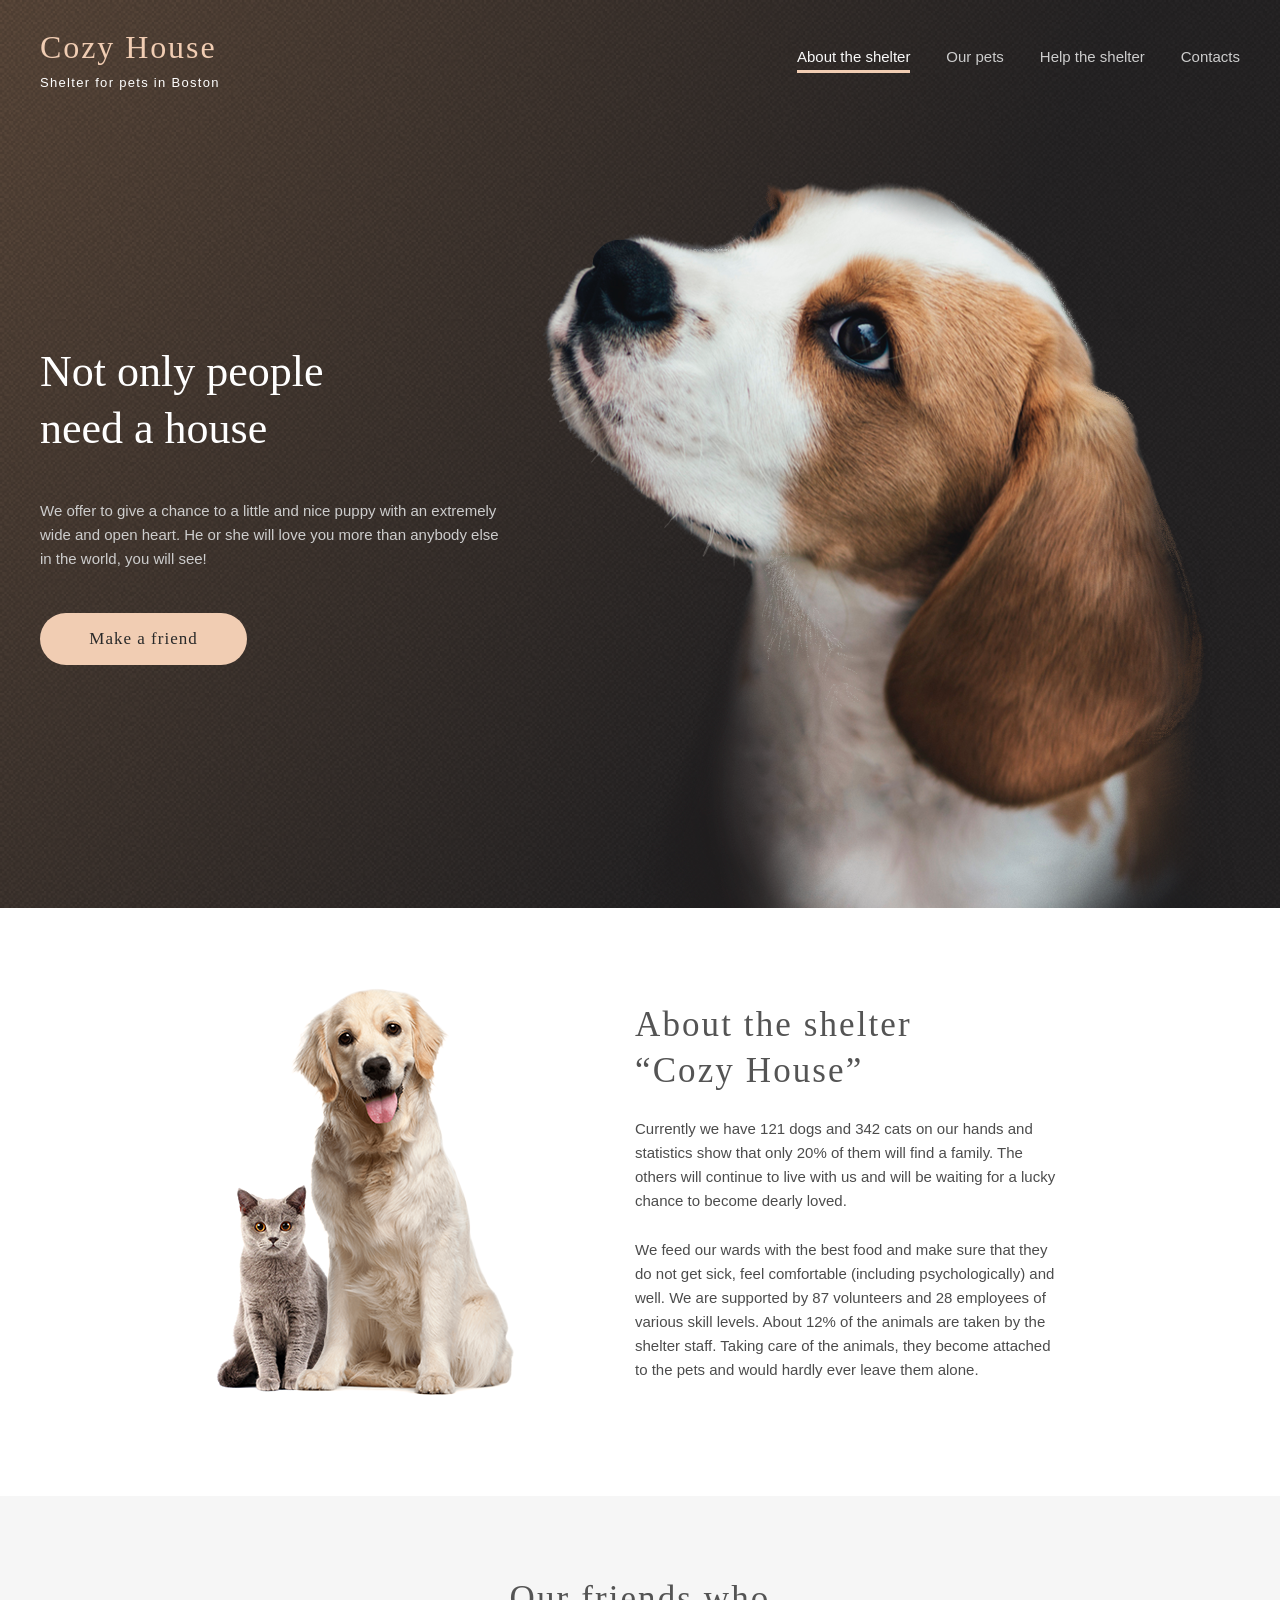
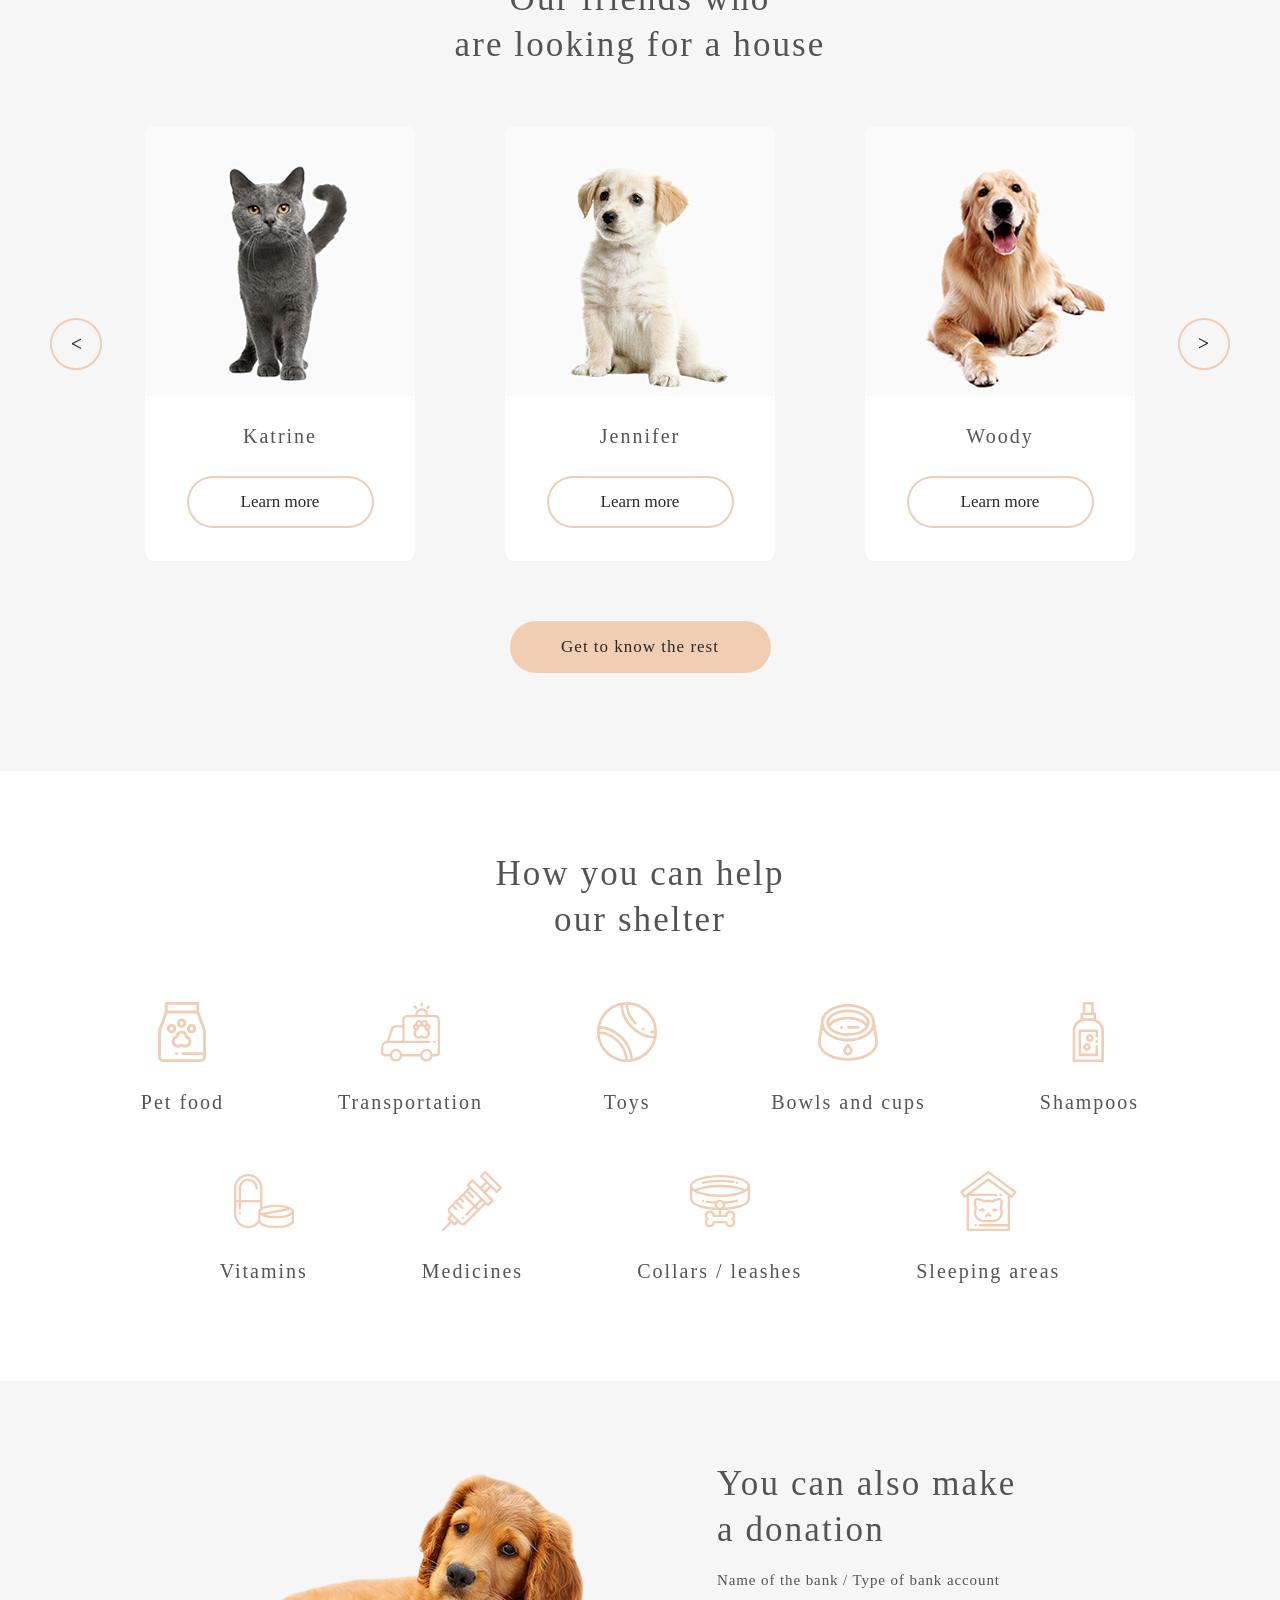
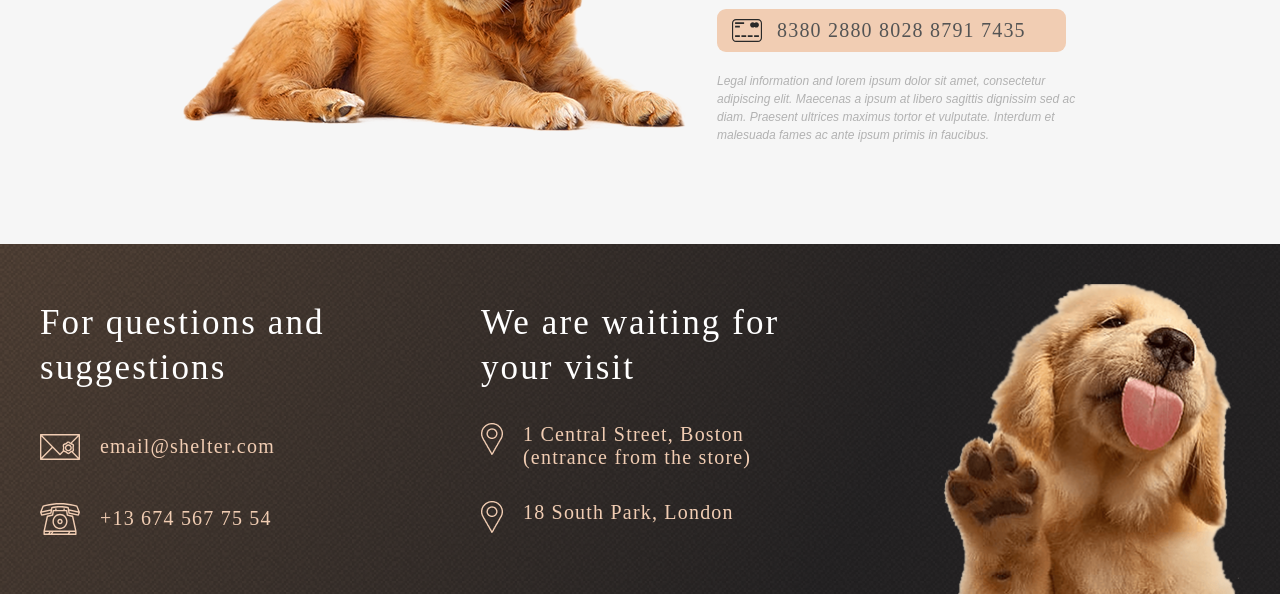
==== shelter/index.html @ 1e35abac "fix: style in pages" ====
<!DOCTYPE html>
<html lang="en">

<head>
    <meta charset="UTF-8">
    <meta http-equiv="X-UA-Compatible" content="IE=edge">
    <meta name="viewport" content="width=device-width, initial-scale=1.0">
    <link rel="icon" href="assets/favicon.ico" sizes="32x32" type="image/x-icon">
    <link rel="icon" href="assets/favicon.png" sizes="32x32" type="image/png">
    <link rel="stylesheet" href="style.css">
    <title>Cozy House</title>
</head>

<body>
    <section class="start-screen">
        <header class="header">
            <nav class="navigation">
                <a class="navigation_logo" href="">
                    <span class="navigation_title">Cozy House</span>
                    <span class="navigation_subtitle">Shelter for pets in Boston</span>
                </a>
                <ul class="navigation_list">
                    <li><span class="navigation_link navigation_link--active">About the shelter</span></li>
                    <li><a class="navigation_link" href="pets.html">Our pets</a></li>
                    <li><a class="navigation_link" href="#help">Help the shelter</a></li>
                    <li><a class="navigation_link" href="#contacts">Contacts</a></li>
                </ul>
            </nav>
        </header>
        <div class="not-only">
            <div class="not-only_text-block">
                <h1 class="start-screen-h1">Not only people need a house</h1>
                <p class="start-screen-p">We offer to give a chance to a little and nice puppy with an extremely wide and
                    open heart. He or she will love you more than anybody else in the world, you will see!</p>
                <a class="start-screen-btn" href="#our-friends">Make a friend</a>
            </div>
            <img class="start-screen-puppy" src="assets/start-screen-puppy.png" alt="Puppy">
        </div>
    </section>
    <section class="about">
        <div class="about_content">
            <img class="about_img" src="assets/about-pets.png" alt="Pets">
            <div class="about_text">
                <h2 class="about-h2">About the shelter <br> “Cozy House”</h2>
                <p class="about-first-text">
                    Currently we have 121 dogs and 342 cats on our hands and statistics show that only 20% of them will
                    find
                    a family. The others will continue to live with us and will be waiting for a lucky chance to become
                    dearly loved.
                </p>
                <p class="about-second-text">
                    We feed our wards with the best food and make sure that they do not get sick, feel comfortable
                    (including psychologically) and well. We are supported by 87 volunteers and 28 employees of various
                    skill levels. About 12% of the animals are taken by the shelter staff. Taking care of the animals,
                    they
                    become attached to the pets and would hardly ever leave them alone.
                </p>
            </div>
        </div>
    </section>
    <section class="our-friends" id="our-friends">
        <div class="our-friends_wrapper">
            <h3 class="our-friends_title">Our friends who <br> are looking for a house
            </h3>
            <button class="pagination_btn pagination_btn--prev" type="button" aria-label="Previous"></button>
            <div class="pets-cards">
                <a class="pets-card" href="pets.html">
                    <img class="pets-card-img" src="assets/pets-katrine.png" alt="Katrine">
                    <p class="pets-card-name">Katrine</p>
                    <span class="pets-card-btn">Learn more</span>
                </a>
                <a class="pets-card" href="pets.html">
                    <img class="pets-card-img" src="assets/pets-jennifer.png" alt="Jennifer">
                    <p class="pets-card-name">Jennifer</p>
                    <span class="pets-card-btn">Learn more</span>
                </a>
                <a class="pets-card" href="pets.html">
                    <img class="pets-card-img" src="assets/pets-woody.png" alt="Woody">
                    <p class="pets-card-name">Woody</p>
                    <span class="pets-card-btn">Learn more</span>
                </a>
            </div>
            <button class="pagination_btn pagination_btn--next" type="button" aria-label="Next"></button>
            <a class="pets-section-btn" href="pets.html">Get to know the rest</a>
        </div>
    </section>
    <section class="help" id="help">
        <h2 class="help_title">How you can help our shelter</h2>
        <div class="help_content">
            <div class="help_item">
                <img class="help_icon" src="assets/icons/icon-pet-food.svg" alt="Pet food">
                <p class="help_caption">Pet food</p>
            </div>
            <div class="help_item">
                <img class="help_icon" src="assets/icons/icon-transportation.svg" alt="Transportation">
                <p class="help_caption">Transportation</p>
            </div>
            <div class="help_item">
                <img class="help_icon" src="assets/icons/icon-toys.svg" alt="Toys">
                <p class="help_caption">Toys</p>
            </div>
            <div class="help_item">
                <img class="help_icon" src="assets/icons/icon-bowls-and-cups.svg" alt="Bowls and cups">
                <p class="help_caption">Bowls and cups</p>
            </div>
            <div class="help_item">
                <img class="help_icon" src="assets/icons/icon-shampoos.svg" alt="Shampoos">
                <p class="help_caption">Shampoos</p>
            </div>
            <div class="help_item">
                <img class="help_icon" src="assets/icons/icon-vitamins.svg" alt="Vitamins">
                <p class="help_caption">Vitamins</p>
            </div>
            <div class="help_item">
                <img class="help_icon" src="assets/icons/icon-medicines.svg" alt="Medicines">
                <p class="help_caption">Medicines</p>
            </div>
            <div class="help_item">
                <img class="help_icon" src="assets/icons/icon-collars-leashes.svg" alt="Collars and leashes">
                <p class="help_caption">Collars / leashes</p>
            </div>
            <div class="help_item">
                <img class="help_icon" src="assets/icons/icon-sleeping-area.svg" alt="Sleeping areas">
                <p class="help_caption">Sleeping areas</p>
            </div>
        </div>
    </section>
    <section class="in-addition">
        <div class="donation">
            <img class="donation_img" src="assets/donation-dog.png" alt="Dog">
            <div class="donation_info">
                <h2 class="donation_title">You can also make a donation</h2>
                <p class="donation_bank">Name of the bank / Type of bank account</p>
                <a class="donation_card" href="">
                    <img class="donation_card-icon" src="assets/icons/credit-card.svg" alt="">
                    <span>8380 2880 8028 8791 7435</span>
                </a>
                <p class="donation_note">
                    Legal information and lorem ipsum dolor sit amet, consectetur adipiscing elit. Maecenas a ipsum at
                    libero sagittis dignissim sed ac diam. Praesent ultrices maximus tortor et vulputate. Interdum et
                    malesuada fames ac ante ipsum primis in faucibus.
                </p>
            </div>
        </div>
    </section>
    <footer class="footer" id="contacts">
        <div class="footer_content">
            <div class="footer_column">
                <h2 class="footer_title">For questions and suggestions</h2>
                <a class="footer_link" href="mailto:email@shelter.com">
                    <img class="footer_icon" src="assets/icons/icon-email.svg" alt="">
                    <span>email@shelter.com</span>
                </a>
                <a class="footer_link" href="tel:+136745677554">
                    <img class="footer_icon" src="assets/icons/icon-phone.svg" alt="">
                    <span>+13 674 567 75 54</span>
                </a>
            </div>
            <div class="footer_column footer_column--locations">
                <h2 class="footer_title">We are waiting for your visit</h2>
                <a class="footer_link footer_link--location" href="https://maps.google.com/?q=1+Central+Street+Boston" target="_blank" rel="noopener noreferrer">
                    <img class="footer_icon footer_icon--marker" src="assets/icons/icon-marker.png" alt="">
                    <span>1 Central Street, Boston (entrance from the store)</span>
                </a>
                <a class="footer_link footer_link--location" href="https://maps.google.com/?q=18+South+Park+London" target="_blank" rel="noopener noreferrer">
                    <img class="footer_icon footer_icon--marker" src="assets/icons/icon-marker.png" alt="">
                    <span>18 South Park, London</span>
                </a>
            </div>
            <img class="footer_puppy" src="assets/footer-puppy.png" alt="Puppy">
        </div>
    </footer>
    <script src="js.js">
    </script>
</body>

</html>
---- shelter/style.css ----
:root {
  --color-primary: #f1cdb3;
  --color-primary-light: #fddcc4;
  --color-nav-link: #cdcdcd;
  --color-nav-active: #f1cdb3;
  --color-white: #ffffff;
  --color-light-s: #fafafa;
  --fonts-color: #545454;
  --fonts-color-light: #4c4c4c;
  --bg-color: #f6f6f6;
}

* {
  margin: 0;
  padding: 0;
  box-sizing: border-box;
}

html {
  font-size: 10px;
  scroll-behavior: smooth;
}

body {
  font-family: Georgia, Arial, Helvetica, sans-serif;
  font-weight: 400;
}



.start-screen {
  position: relative;
  z-index: 0;
  width: 100%;
  height: 908px;
  margin: 0 auto;
  overflow: hidden;
  background-image: url("assets/bg2.png"), url("assets/bg1svg.svg");
  background-repeat: no-repeat, no-repeat;
  background-position: center, center;
  background-size: cover, cover;
}

.header {
  position: relative;
  z-index: 1;
  background: transparent;
}

.header--pets {
  background-color: var(--bg-color);
}

.not-only {
  position: relative;
  z-index: 1;
  display: grid;
  grid-template-columns: minmax(min-content, 460px) 1fr;
  grid-template-rows: 253px max-content 243px;
  grid-template-areas:
    ". img"
    "content img"
    ". img";
  max-width: 1200px;
  margin: 0 auto;
}

.not-only_text-block {
  grid-area: content;
  display: flex;
  flex-direction: column;
  row-gap: 42px;
  max-width: 460px;
}

.start-screen-h1 {
  width: 310px;
  height: 114px;
  font-family: Georgia, "Times New Roman", Times, serif;
  font-size: 44px;
  font-weight: 400;
  line-height: 130%;
  color: #ffffff;
}

.start-screen-p {
  width: 460px;
  height: 72px;
  font-family: Arial, sans-serif;
  font-size: 15px;
  font-weight: 400;
  line-height: 24px;
  color: var(--color-nav-link);
}

.start-screen-btn {
  display: inline-block;
  width: 207px;
  height: 52px;
  border: none;
  border-radius: 100px;
  background-color: var(--color-primary);
  font-family: Georgia, "Times New Roman", Times, serif;
  font-size: 17px;
  font-weight: 400;
  line-height: 52px;
  letter-spacing: 1px;
  text-align: center;
  text-decoration: none;
  color: #292929;
  cursor: pointer;
  transition: background-color 0.3s ease-in;
}

.start-screen-btn:hover {
  background-color: var(--color-primary-light);
}

.start-screen-puppy {
  grid-area: img;
  place-self: end;
  width: 698px;
  height: auto;
}

.navigation {
  display: flex;
  justify-content: space-between;
  align-items: center;
  max-width: 1200px;
  margin: 0 auto;
  padding-top: 30px;
}

.navigation_list {
  display: flex;
  justify-content: space-between;
  width: 443px;
  list-style: none;
}

.navigation_link {
  display: inline-block;
  font-family: Arial, sans-serif;
  font-size: 15px;
  font-weight: 400;
  line-height: 160%;
  color: var(--color-nav-link);
  text-decoration: none;
  border-bottom: 3px solid transparent;
  transition: color 0.3s;
}

.navigation_link:hover {
  color: #fafafa;
  cursor: pointer;
}

.navigation_link:focus,
.navigation_link:active {
  border-bottom: 3px solid transparent;
  outline: none;
}

.navigation_link--active {
  border-bottom: 3px solid transparent;
  color: #fafafa;
  pointer-events: none;
  cursor: default;
}

.navigation_link--active::after {
  content: "";
  display: block;
  width: 100%;
  height: 3px;
  margin-top: 1px;
  background-color: var(--color-nav-active);
}

.navigation_logo {
  display: flex;
  flex-direction: column;
  align-items: flex-start;
  width: 184px;
  height: 60px;
  gap: 10px;
  text-decoration: none;
  transition: opacity 0.3s;
}

.navigation_logo:hover {
  opacity: 0.8;
}

.navigation_title {
  display: block;
  width: 184px;
  height: 60px;
  font-family: Georgia, "Times New Roman", Times, serif;
  font-weight: 400;
  font-size: 32px;
  line-height: 35px;
  letter-spacing: 0.06em;
  white-space: nowrap;
  color: var(--color-nav-active);
}

.navigation_subtitle {
  color: var(--color-white);
  font-family: Arial, sans-serif;
  font-size: 13px;
  font-weight: 400;
  letter-spacing: 0.10em;
}

.header--pets .navigation_link {
  color: var(--fonts-color);
}

.header--pets .navigation_link:hover {
  color: #000000;
}

.header--pets .navigation_link--active {
  color: var(--fonts-color);
}

.header--pets .navigation_subtitle {
  color: var(--fonts-color-light);
}

.about,
.our-friends,
.help,
.in-addition,
.footer {
  position: relative;
  z-index: 1;
}

.about_content {
  display: flex;
  justify-content: center;
  gap: 120px;
  align-items: center;
  max-width: 1280px;
  margin: 0 auto;
  padding: 80px 40px 100px;
}

.about_text {
  width: 430px;
  height: 380px;
}

.about-h2 {
  width: 370px;
  height: 90px;
  font-family: Georgia, "Times New Roman", Times, serif;
  font-size: 35px;
  font-weight: 400;
  line-height: 130%;
  letter-spacing: 0.06em;
  color: var(--fonts-color);
}

.about-first-text {
  width: 430px;
  height: 96px;
  margin-top: 25px;
  font-family: Arial, sans-serif;
  font-size: 15px;
  font-weight: 400;
  line-height: 24px;
  color: var(--fonts-color-light);
}

.about-second-text {
  width: 430px;
  height: 144px;
  margin-top: 25px;
  font-family: Arial, sans-serif;
  font-size: 15px;
  font-weight: 400;
  line-height: 24px;
  color: var(--fonts-color-light);
}

.about_img {
  width: 300px;
  height: 408px;
}

.our-friends {
  background-color: var(--bg-color);
}

.our-friends_wrapper {
  display: grid;
  grid-template-columns: 52px auto 52px;
  grid-template-areas:
    "title title title"
    "prev cards next"
    "btn btn btn";
  row-gap: 60px;
  column-gap: 43px;
  justify-content: center;
  align-items: center;
  width: 1200px;
  max-width: 100%;
  margin: 0 auto;
  padding: 80px 40px 98px;
}

.our-friends_title {
  grid-area: title;
  text-align: center;
  margin: 0 auto;
  color: var(--fonts-color);
  font-size: 35px;
  font-weight: 400;
  font-family: Georgia, "Times New Roman", Times, serif;
  width: 400px;
  height: 90px;
  letter-spacing: 0.06em;
  line-height: 130%;
}

.pagination_btn {
  display: flex;
  justify-content: center;
  align-items: center;
  width: 52px;
  height: 52px;
  padding: 0;
  border: 2px solid var(--color-primary);
  border-radius: 50%;
  background-color: transparent;
  color: #292929;
  cursor: pointer;
  transition: background-color 0.3s ease-in, border-color 0.3s ease-in, color 0.3s ease-in;
}

.pagination_btn:hover:not(:disabled) {
  background-color: var(--color-primary-light);
  border-color: var(--color-primary-light);
}

.pagination_btn:disabled {
  border-color: var(--color-nav-link);
  color: var(--color-nav-link);
  cursor: default;
}

.pagination_btn--prev {
  grid-area: prev;
  background-image: url("assets/arrow.svg");
  background-repeat: no-repeat;
  background-position: center;
  transform: rotate(180deg);
}

.pagination_btn--next {
  grid-area: next;
  background-image: url("assets/arrow.svg");
  background-repeat: no-repeat;
  background-position: center;
}

.pagination_counter {
  display: flex;
  justify-content: center;
  align-items: center;
  width: 52px;
  height: 52px;
  font-family: Georgia, "Times New Roman", Times, serif;
  font-size: 20px;
  font-weight: 400;
  line-height: 115%;
  letter-spacing: 0.06em;
  color: #292929;
  background-color: var(--color-primary);
  border-radius: 50%;
}

.pets-cards {
  grid-area: cards;
  display: flex;
  justify-content: center;
  gap: 90px;
  max-width: 990px;
  margin: 0;
  padding: 0;
}

.pets-card {
  display: flex;
  flex-direction: column;
  align-items: center;
  border-radius: 9px;
  width: 270px;
  height: 435px;
  background-color: #ffffff;
  text-decoration: none;
  transition: background-color 0.3s, box-shadow 0.3s;
}

.pets-card:hover {
  background-color: #fafafa;
  box-shadow: 0 2px 35px 14px rgba(13, 13, 13, 0.08);
}

.pets-card-img {
  width: 270px;
  height: 270px;
  border-radius: 9px 9px 0 0;
}

.pets-card-name {
  margin-top: 30px;
  font-family: Georgia, "Times New Roman", Times, serif;
  font-size: 20px;
  font-weight: 400;
  line-height: 100%;
  letter-spacing: 0.1em;
  color: var(--fonts-color);
}

.pets-card-btn {
  display: inline-block;
  width: 187px;
  height: 52px;
  margin-top: 30px;
  border: none;
  border-radius: 100px;
  background-color: #ffffff;
  box-shadow: inset 0 0 0 2px #f1cdb3;
  font-family: Georgia, "Times New Roman", Times, serif;
  font-size: 17px;
  font-weight: 400;
  line-height: 52px;
  text-align: center;
  color: #292929;
  pointer-events: none;
  transition: background-color 0.3s, box-shadow 0.3s;
}

.pets-card:hover .pets-card-btn {
  background-color: #f1cdb3;
  box-shadow: none;
}

.pets-section-btn {
  grid-area: btn;
  display: block;
  width: 261px;
  height: 52px;
  margin: 0 auto;
  border: none;
  border-radius: 100px;
  background-color: #f1cdb3;
  font-family: Georgia, "Times New Roman", Times, serif;
  font-size: 17px;
  font-weight: 400;
  line-height: 52px;
  letter-spacing: 1px;
  text-align: center;
  text-decoration: none;
  color: #292929;
  cursor: pointer;
  transition: background-color 0.3s ease-in;
}

.pets-section-btn:hover {
  background-color: var(--color-primary-light);
}

.help {
  background-color: #ffffff;
  padding: 80px 0 100px;
}

.help_title {
  max-width: 333px;
  margin: 0 auto;
  font-family: Georgia, "Times New Roman", Times, serif;
  font-size: 35px;
  font-weight: 400;
  line-height: 130%;
  letter-spacing: 0.06em;
  text-align: center;
  color: var(--fonts-color);
}

.help_content {
  display: flex;
  flex-wrap: wrap;
  justify-content: center;
  column-gap: 114px;
  row-gap: 59px;
  max-width: 1040px;
  width: 100%;
  margin: 60px auto 0;
}

.help_item {
  display: flex;
  flex-direction: column;
  align-items: center;
  row-gap: 30px;
}

.help_icon {
  width: 60px;
  height: 60px;
}

.help_caption {
  font-family: Georgia, "Times New Roman", Times, serif;
  font-size: 20px;
  font-weight: 400;
  line-height: 100%;
  letter-spacing: 0.1em;
  text-align: center;
  color: var(--fonts-color);
}

.in-addition {
  background-color: var(--bg-color);
}

.donation {
  display: flex;
  justify-content: space-between;
  align-items: center;
  max-width: 914px;
  margin: 0 auto;
  padding: 80px 0 100px;
}

.donation_img {
  width: 505px;
  height: 261px;
}

.donation_info {
  display: flex;
  flex-direction: column;
  gap: 20px;
  width: 380px;
}

.donation_title {
  width: 300px;
  font-family: Georgia, "Times New Roman", Times, serif;
  font-size: 35px;
  font-weight: 400;
  line-height: 130%;
  letter-spacing: 0.06em;
  color: var(--fonts-color);
}

.donation_bank {
  font-family: Georgia, "Times New Roman", Times, serif;
  font-size: 15px;
  font-weight: 400;
  line-height: 110%;
  letter-spacing: 0.06em;
  color: var(--fonts-color);
}

.donation_card {
  display: flex;
  align-items: center;
  gap: 15px;
  width: 349px;
  height: 43px;
  padding: 0 15px;
  border-radius: 9px;
  background-color: var(--color-primary);
  color: #545454;
  text-decoration: none;
  transition: background-color 0.3s ease-in;
}

.donation_card span {
  font-family: Georgia, "Times New Roman", Times, serif;
  font-size: 20px;
  font-weight: 400;
  line-height: 23px;
  letter-spacing: 0.06em;
  white-space: nowrap;
}

.donation_card:hover {
  background-color: var(--color-primary-light);
}

.donation_card-icon {
  width: 30px;
  height: 23px;
}

.donation_note {
  font-family: Arial, sans-serif;
  font-size: 12px;
  font-style: italic;
  font-weight: 400;
  line-height: 18px;
  color: #b2b2b2;
}

.footer {
  padding-top: 40px;
  background-image: url("assets/bg2.png"), url("assets/bg1svg.svg");
  background-repeat: no-repeat, no-repeat;
  background-position: center, center;
  background-size: cover, cover;
}

.footer_content {
  display: flex;
  justify-content: space-between;
  align-items: flex-start;
  max-width: 1280px;
  margin: 0 auto;
  padding: 0 40px;
}

.footer_column {
  display: flex;
  flex-direction: column;
  gap: 40px;
  width: 302px;
  padding-top: 16px;
}

.footer_column--locations {
  width: 320px;
  gap: 32px;
}

.footer_title {
  font-family: Georgia, "Times New Roman", Times, serif;
  font-size: 35px;
  font-weight: 400;
  line-height: 130%;
  letter-spacing: 0.06em;
  color: #ffffff;
}

.footer_link {
  display: flex;
  align-items: center;
  gap: 20px;
  font-family: Georgia, "Times New Roman", Times, serif;
  font-size: 20px;
  font-weight: 400;
  line-height: 115%;
  letter-spacing: 0.06em;
  color: var(--color-primary);
  text-decoration: none;
  transition: color 0.3s ease-in;
}

.footer_link:hover {
  color: var(--color-primary-light);
}

.footer_link--location {
  align-items: flex-start;
}

.footer_icon {
  width: 40px;
  height: 32px;
  flex-shrink: 0;
}

.footer_icon--marker {
  width: 22px;
  height: 32px;
}

.footer_puppy {
  width: 300px;
  height: 310px;
}

.pets-page {
  max-width: 1280px;
  margin: 0 auto;
  padding: 70px 40px 100px;
}

.pets-page_title {
  font-family: Georgia, "Times New Roman", Times, serif;
  font-size: 35px;
  font-weight: 400;
  line-height: 1.3;
  letter-spacing: 0.06em;
  text-align: center;
  color: var(--fonts-color);
}
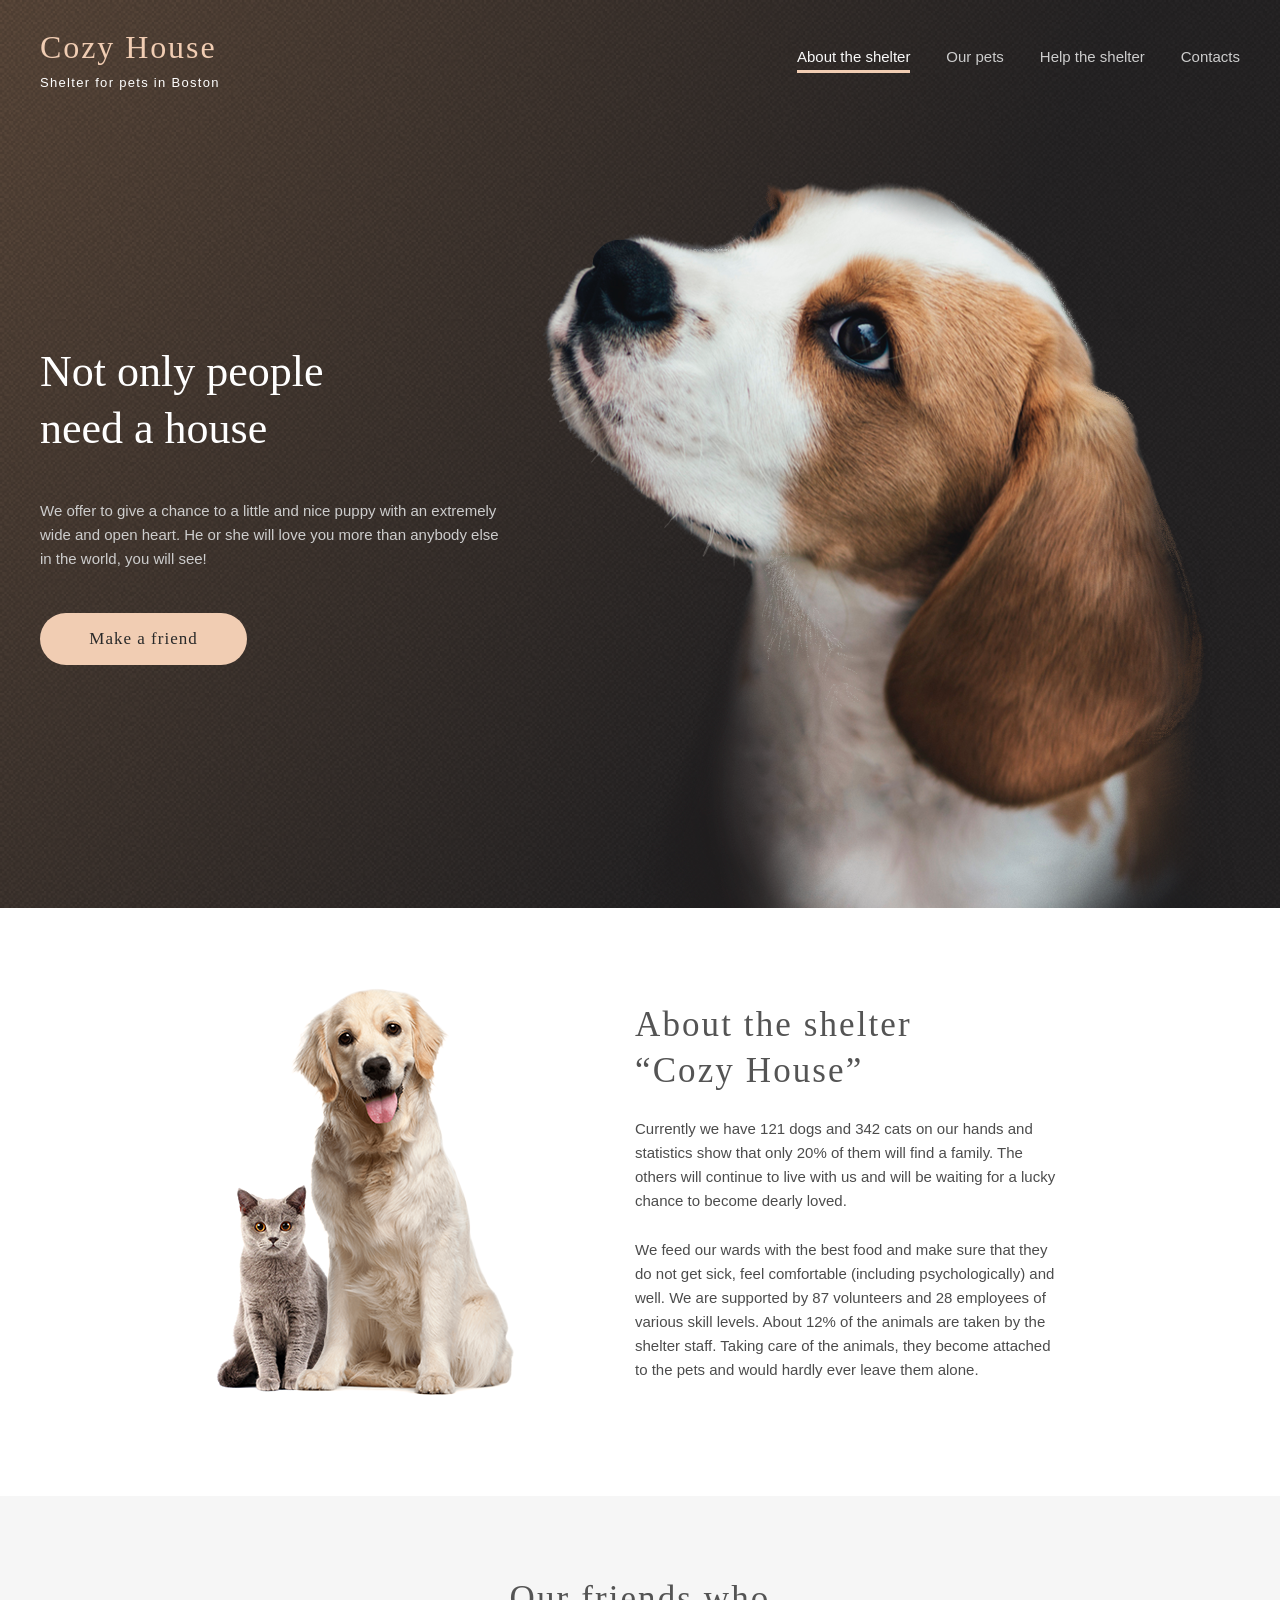
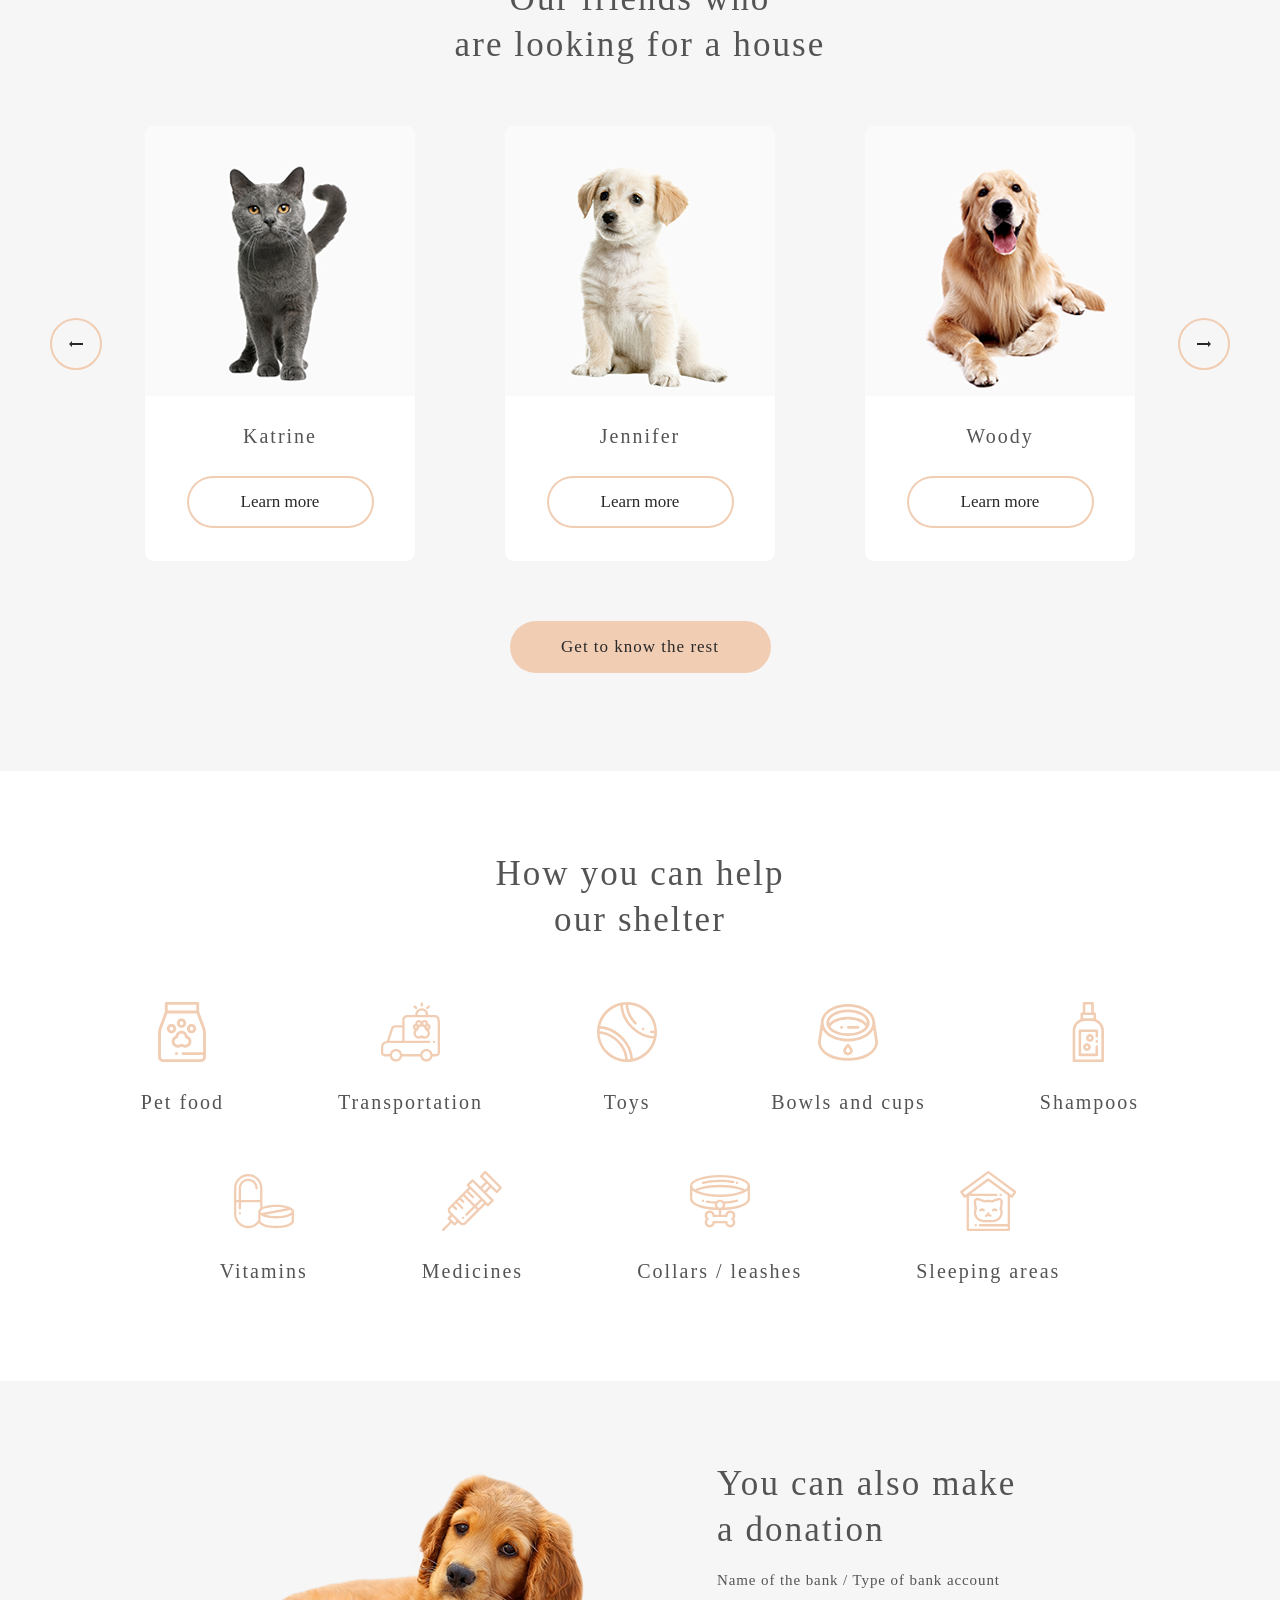
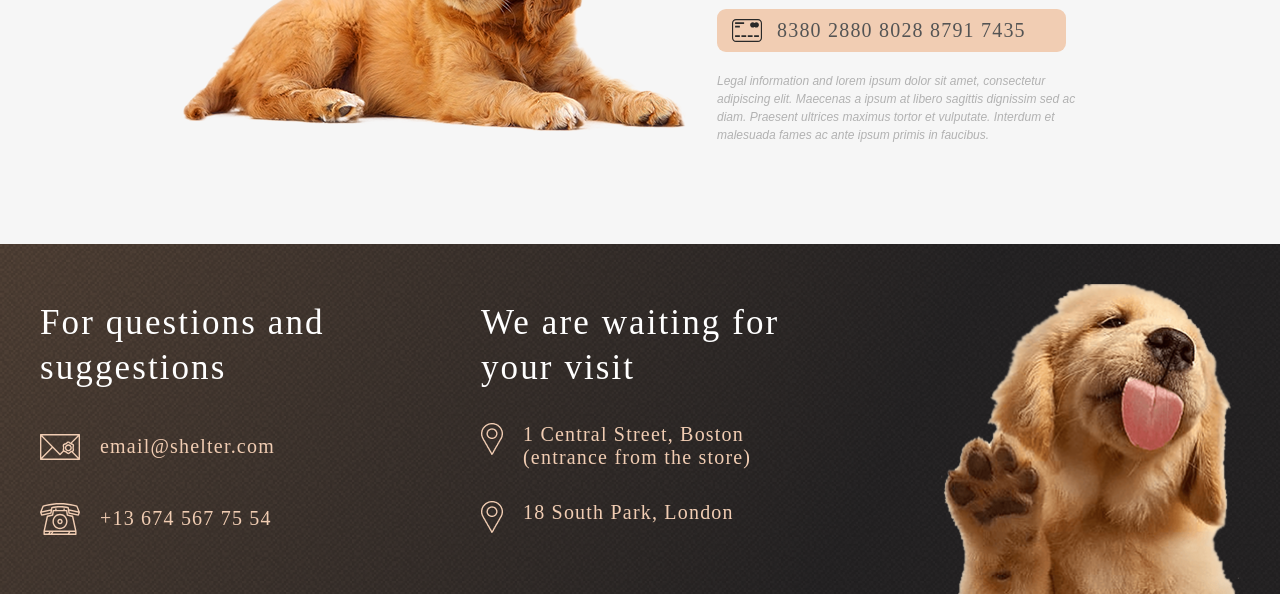
==== commit a2222766: "fix: burger line" ====
--- a/shelter/index.html
+++ b/shelter/index.html
@@ -25,6 +25,11 @@
                     <li><a class="navigation_link" href="#help">Help the shelter</a></li>
                     <li><a class="navigation_link" href="#contacts">Contacts</a></li>
                 </ul>
+                <button class="hamburger" type="button" aria-label="Open menu">
+                    <span class="hamburger_line"></span>
+                    <span class="hamburger_line"></span>
+                    <span class="hamburger_line"></span>
+                </button>
             </nav>
         </header>
         <div class="not-only">
@@ -170,7 +175,7 @@
             <img class="footer_puppy" src="assets/footer-puppy.png" alt="Puppy">
         </div>
     </footer>
-    <script src="js.js">
+    <script src="index.js">
     </script>
 </body>
 
--- a/shelter/style.css
+++ b/shelter/style.css
@@ -212,6 +212,27 @@
   font-size: 13px;
   font-weight: 400;
   letter-spacing: 0.10em;
+}
+
+.hamburger {
+  display: none;
+  flex-direction: column;
+  gap: 10px;
+  align-items: center;
+  justify-content: center;
+  width: 30px;
+  height: 32px;
+  padding: 0;
+  border: none;
+  background-color: transparent;
+  cursor: pointer;
+}
+
+.hamburger_line {
+  display: block;
+  width: 30px;
+  height: 2px;
+  background-color: #f1cdb3;
 }
 
 .header--pets .navigation_link {
@@ -355,7 +376,7 @@
 
 .pagination_btn--prev {
   grid-area: prev;
-  background-image: url("assets/arrow.svg");
+  background-image: url("assets/Arrow2.svg");
   background-repeat: no-repeat;
   background-position: center;
   transform: rotate(180deg);
@@ -363,7 +384,7 @@
 
 .pagination_btn--next {
   grid-area: next;
-  background-image: url("assets/arrow.svg");
+  background-image: url("assets/Arrow2.svg");
   background-repeat: no-repeat;
   background-position: center;
 }
@@ -703,3 +724,288 @@
   text-align: center;
   color: var(--fonts-color);
 }
+
+/* index — tablet 768px */
+@media screen and (max-width: 768px) {
+  body {
+    overflow-x: hidden;
+  }
+
+  .start-screen {
+    height: auto;
+  }
+
+  .not-only {
+    grid-template-columns: 1fr;
+    grid-template-rows: auto;
+    grid-template-areas:
+      "content"
+      "img";
+    row-gap: 100px;
+    padding-top: 60px;
+    margin-left: 154px;
+    margin-right: auto;
+    max-width: 1200px;
+  }
+
+  .not-only_text-block {
+    max-width: 460px;
+    align-items: stretch;
+    text-align: left;
+  }
+
+  .start-screen-h1 {
+    max-width: 310px;
+    width: auto;
+    height: auto;
+  }
+
+  .start-screen-p {
+    max-width: 460px;
+    width: auto;
+    height: auto;
+  }
+
+  .start-screen-btn {
+    align-self: center;
+  }
+
+  .start-screen-puppy {
+    place-self: end;
+    width: 100%;
+    max-width: 569px;
+    height: auto;
+    margin-right: 25px;
+  }
+
+  .navigation {
+    max-width: 100%;
+    padding: 30px 30px 0;
+  }
+
+  .navigation_list {
+    width: auto;
+    gap: 35px;
+    
+  }
+
+  .about_content {
+    flex-direction: column;
+    align-items: center;
+    gap: 80px;
+    width: 768px;
+    max-width: 100%;
+    min-height: 1048px;
+    margin: 0 auto;
+    padding: 60px 30px;
+    box-sizing: border-box;
+  }
+
+  .about_text {
+    order: 1;
+    width: 100%;
+    max-width: 430px;
+    height: auto;
+    margin-top: -20px;
+  }
+
+  .about-h2,
+  .about-first-text,
+  .about-second-text {
+    width: 100%;
+    max-width: 430px;
+    height: auto;
+  }
+
+  .about_img {
+    order: 2;
+    width: 100%;
+    max-width: 300px;
+    height: auto;
+  }
+
+  .our-friends_wrapper {
+    width: 100%;
+    max-width: 768px;
+    min-height: 877px;
+    margin: 0 auto;
+    padding: 60px 30px;
+    column-gap: 20px;
+    box-sizing: border-box;
+  }
+
+  .our-friends_title {
+    width: 100%;
+    max-width: 400px;
+    height: auto;
+    margin-top: 10px;
+  }
+
+  .pets-cards {
+    gap: 40px;
+    max-width: 100%;
+    margin-top: -30px
+  }
+
+  .pets-cards .pets-card:nth-child(3) {
+    display: none;
+  }
+
+  .pagination_btn--prev,
+  .pagination_btn--next {
+    margin-top: -26px;
+  }
+
+  .pagination_btn--prev {
+    margin-left: 10px;
+  }
+
+  .pagination_btn--next {
+    margin-left: -10px;
+  }
+
+  .pets-section-btn {
+    transform: translateY(-25px);
+  }
+
+  .help {
+    width: 100%;
+    min-height: 779px;
+    margin: 0 auto;
+    padding: 60px 30px 100px;
+    box-sizing: border-box;
+  }
+  .help_title {
+    margin-top: 15px;
+  }
+
+  .help_content {
+    display: grid;
+    grid-template-columns: repeat(3, 1fr);
+    justify-items: center;
+    max-width: 100%;
+    column-gap: 30px;
+    row-gap: 58px;
+    margin: 60px auto 0;
+    padding: 0 10px;
+  }
+
+  .donation {
+    flex-direction: column;
+    align-items: center;
+    row-gap: 60px;
+    width: 768px;
+    max-width: 100%;
+    min-height: 783px;
+    margin: 0 auto;
+    padding: 60px 30px 100px;
+    box-sizing: border-box;
+  }
+
+  .donation_info {
+    order: 1;
+    width: 100%;
+    max-width: 380px;
+    transform: translateY(15px);
+  }
+
+  .donation_img {
+    order: 2;
+    width: 100%;
+    max-width: 505px;
+    height: auto;
+  }
+
+  .donation_title {
+    width: 300px;
+    max-width: 100%;
+  }
+
+  .donation_card {
+    width: 349px;
+    max-width: 100%;
+  }
+
+  .footer {
+    width: 100%;
+    min-height: 639px;
+    height: auto;
+    padding-top: 0;
+    box-sizing: border-box;
+  }
+
+  .footer_content {
+    display: grid;
+    grid-template-columns: 1fr 1fr;
+    column-gap: 38px;
+    row-gap: 65px;
+    width: 768px;
+    max-width: 100%;
+    min-height: 639px;
+    margin: 0 auto;
+    padding: 40px 30px 0;
+    box-sizing: border-box;
+  }
+
+  .footer_column {
+    grid-column: 1;
+    grid-row: 1;
+    width: 100%;
+    max-width: 302px;
+    align-items: flex-start;
+    text-align: left;
+    padding-top: 0;
+    margin-left: 35px;
+    margin-top: -10px;
+  }
+
+  .footer_column--locations {
+    grid-column: 2;
+    grid-row: 1;
+    width: 100%;
+    max-width: 320px;
+    align-items: flex-start;
+    text-align: left;
+    gap: 32px;
+    margin-left: 20px;
+  }
+
+  .footer_column--locations .footer_title {
+    width: 270px;
+    height: 90px;
+    margin-left: -15px;
+  }
+
+  .footer_link--location {
+    justify-content: flex-start;
+    text-align: left;
+    margin-left: -20px;
+  }
+
+  .footer_puppy {
+    grid-column: 1 / -1;
+    grid-row: 2;
+    justify-self: center;
+    width: 100%;
+    max-width: 300px;
+    height: auto;
+  }
+}
+
+/* index — mobile 320px–767px */
+@media screen and (max-width: 767px) {
+  .navigation {
+    display: flex;
+    justify-content: space-between;
+    align-items: center;
+  }
+
+  .navigation_list {
+    display: none;
+  }
+
+  .hamburger {
+    display: flex;
+    flex-shrink: 0;
+  }
+}
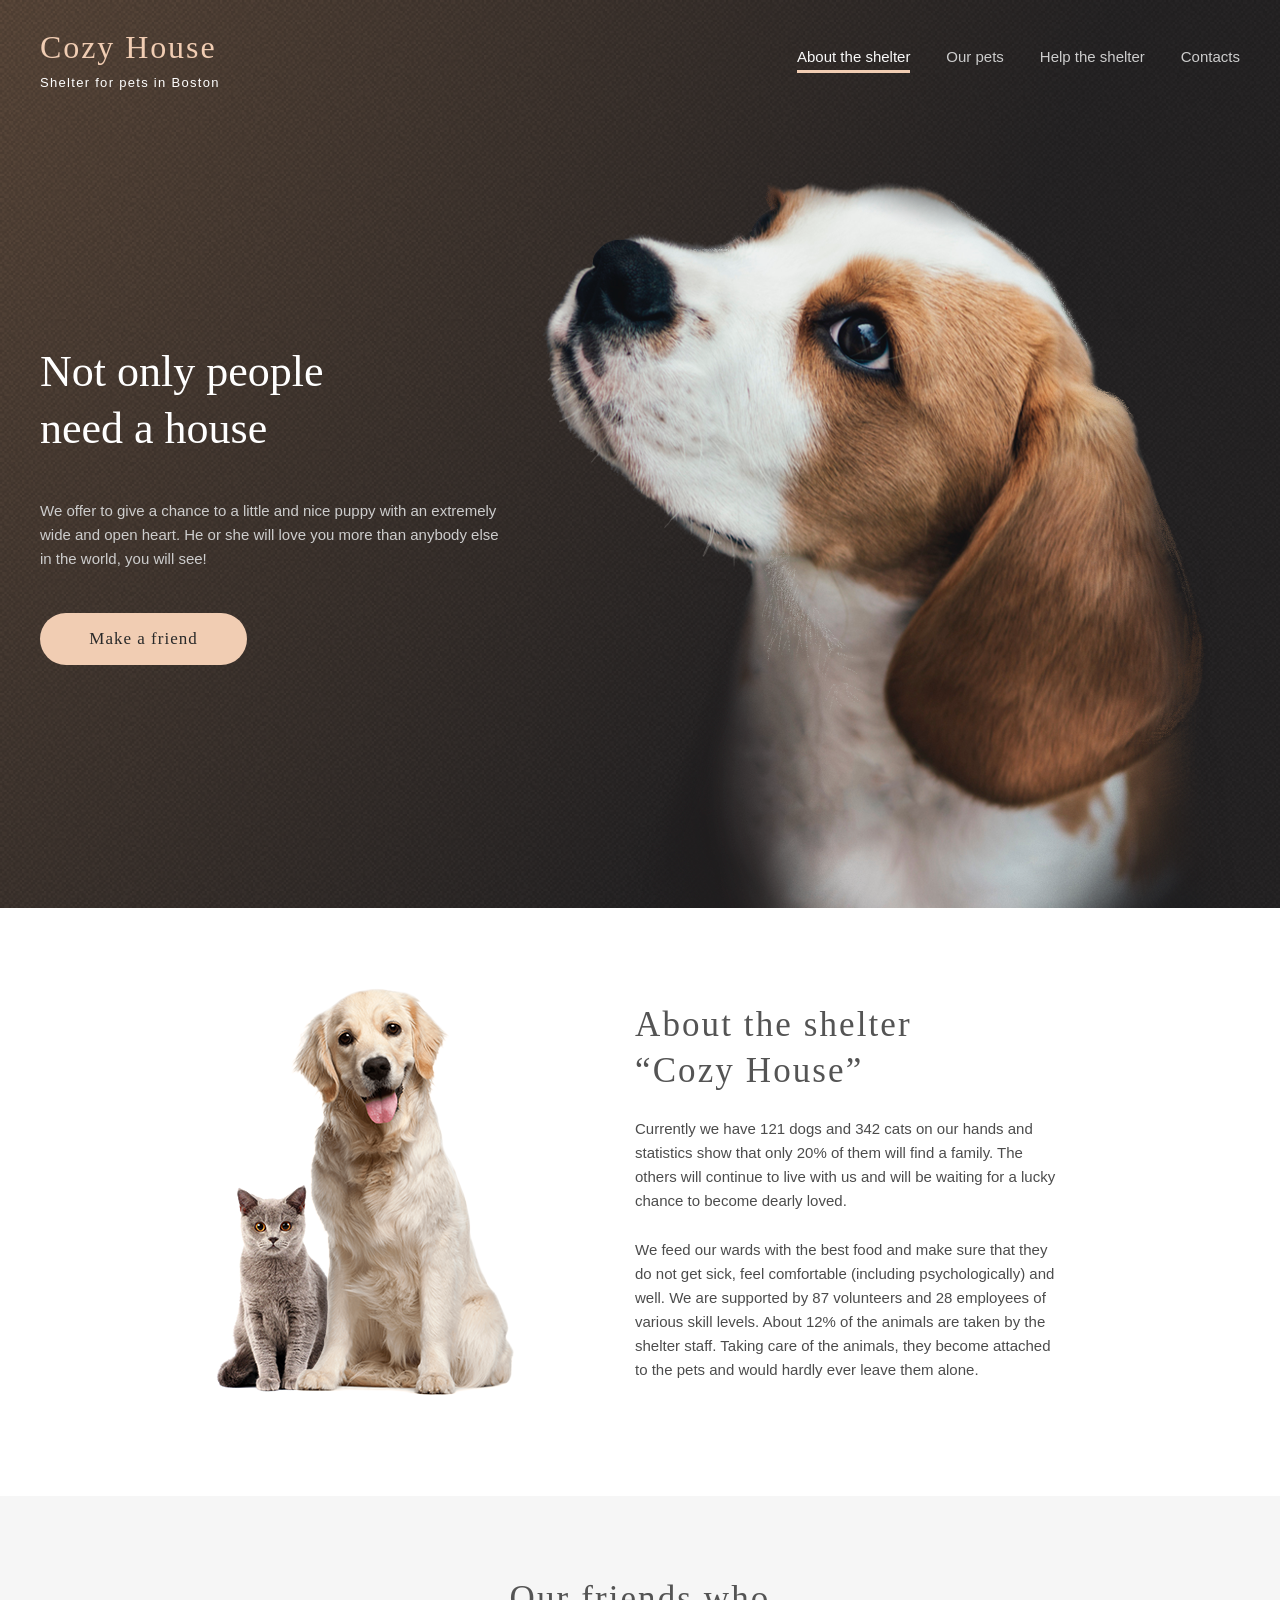
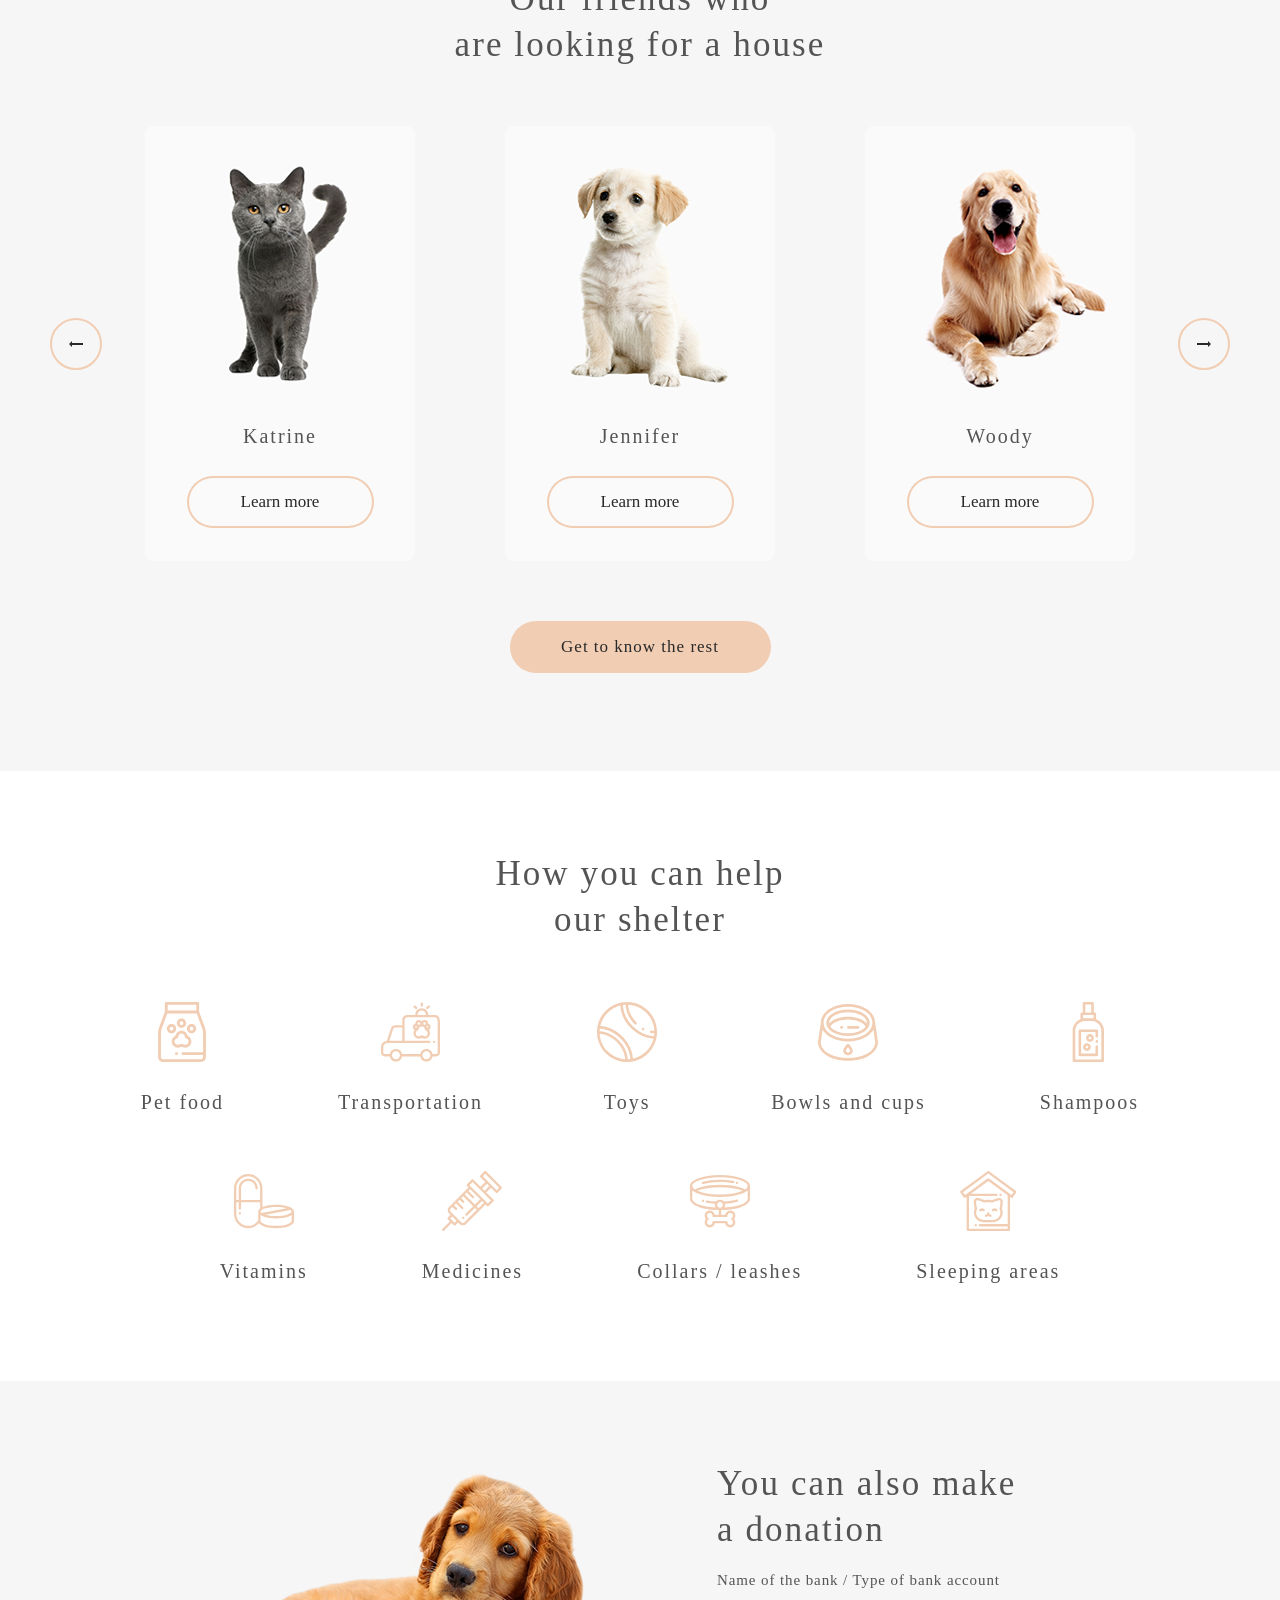
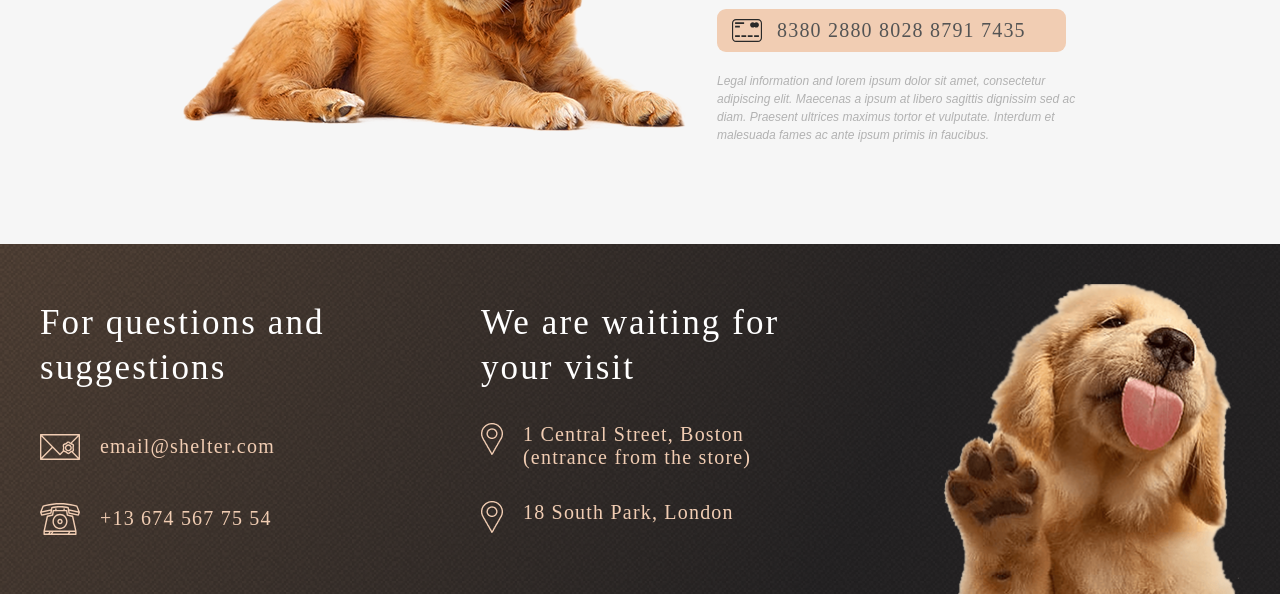
==== commit dc9bd2ad: "fix: page for mobile size" ====
--- a/shelter/index.html
+++ b/shelter/index.html
@@ -34,7 +34,7 @@
         </header>
         <div class="not-only">
             <div class="not-only_text-block">
-                <h1 class="start-screen-h1">Not only people need a house</h1>
+                <h1 class="start-screen-h1">Not only people <span class="start-screen-h1_second">need a house</span></h1>
                 <p class="start-screen-p">We offer to give a chance to a little and nice puppy with an extremely wide and
                     open heart. He or she will love you more than anybody else in the world, you will see!</p>
                 <a class="start-screen-btn" href="#our-friends">Make a friend</a>
@@ -90,7 +90,7 @@
         </div>
     </section>
     <section class="help" id="help">
-        <h2 class="help_title">How you can help our shelter</h2>
+        <h2 class="help_title">How you can help <span class="help_title-second">our shelter</span></h2>
         <div class="help_content">
             <div class="help_item">
                 <img class="help_icon" src="assets/icons/icon-pet-food.svg" alt="Pet food">
@@ -134,7 +134,7 @@
         <div class="donation">
             <img class="donation_img" src="assets/donation-dog.png" alt="Dog">
             <div class="donation_info">
-                <h2 class="donation_title">You can also make a donation</h2>
+                <h2 class="donation_title">You can also <span class="donation_title-second">make a donation</span></h2>
                 <p class="donation_bank">Name of the bank / Type of bank account</p>
                 <a class="donation_card" href="">
                     <img class="donation_card-icon" src="assets/icons/credit-card.svg" alt="">
--- a/shelter/style.css
+++ b/shelter/style.css
@@ -25,8 +25,6 @@
   font-family: Georgia, Arial, Helvetica, sans-serif;
   font-weight: 400;
 }
-
-
 
 .start-screen {
   position: relative;
@@ -83,6 +81,10 @@
   color: #ffffff;
 }
 
+.start-screen-h1_second {
+  display: inline;
+}
+
 .start-screen-p {
   width: 460px;
   height: 72px;
@@ -211,7 +213,7 @@
   font-family: Arial, sans-serif;
   font-size: 13px;
   font-weight: 400;
-  letter-spacing: 0.10em;
+  letter-spacing: 0.1em;
 }
 
 .hamburger {
@@ -360,7 +362,8 @@
   background-color: transparent;
   color: #292929;
   cursor: pointer;
-  transition: background-color 0.3s ease-in, border-color 0.3s ease-in, color 0.3s ease-in;
+  transition: background-color 0.3s ease-in, border-color 0.3s ease-in,
+    color 0.3s ease-in;
 }
 
 .pagination_btn:hover:not(:disabled) {
@@ -422,7 +425,7 @@
   border-radius: 9px;
   width: 270px;
   height: 435px;
-  background-color: #ffffff;
+  background-color: #fafafa;
   text-decoration: none;
   transition: background-color 0.3s, box-shadow 0.3s;
 }
@@ -455,7 +458,7 @@
   margin-top: 30px;
   border: none;
   border-radius: 100px;
-  background-color: #ffffff;
+  background-color: #fafafa;
   box-shadow: inset 0 0 0 2px #f1cdb3;
   font-family: Georgia, "Times New Roman", Times, serif;
   font-size: 17px;
@@ -514,6 +517,10 @@
   color: var(--fonts-color);
 }
 
+.help_title-second {
+  display: inline;
+}
+
 .help_content {
   display: flex;
   flex-wrap: wrap;
@@ -580,6 +587,10 @@
   line-height: 130%;
   letter-spacing: 0.06em;
   color: var(--fonts-color);
+}
+
+.donation_title-second {
+  display: inline;
 }
 
 .donation_bank {
@@ -786,7 +797,6 @@
   .navigation_list {
     width: auto;
     gap: 35px;
-    
   }
 
   .about_content {
@@ -844,7 +854,7 @@
   .pets-cards {
     gap: 40px;
     max-width: 100%;
-    margin-top: -30px
+    margin-top: -30px;
   }
 
   .pets-cards .pets-card:nth-child(3) {
@@ -994,10 +1004,41 @@
 
 /* index — mobile 320px–767px */
 @media screen and (max-width: 767px) {
+  html,
+  body {
+    width: 100%;
+    max-width: 100%;
+    overflow-x: hidden;
+  }
+
+  .start-screen {
+    width: 100%;
+    height: 823px;
+    overflow: hidden;
+  }
+
+  img {
+    max-width: 100%;
+    height: auto;
+  }
+
   .navigation {
     display: flex;
     justify-content: space-between;
     align-items: center;
+    gap: 66px;
+    width: 100%;
+    max-width: 100%;
+    margin: 0;
+    padding: 30px 10px 0;
+    box-sizing: border-box;
+  }
+
+  .navigation_logo {
+    width: 184px;
+    height: 60px;
+    flex-shrink: 0;
+    transform: translateX(10px);
   }
 
   .navigation_list {
@@ -1007,5 +1048,363 @@
   .hamburger {
     display: flex;
     flex-shrink: 0;
-  }
-}
+    transform: translateX(-10px);
+  }
+
+  .not-only {
+    width: 100%;
+    max-width: 100%;
+    margin: 0 auto;
+    padding: 60px 10px 0;
+    box-sizing: border-box;
+    row-gap: 100px;
+  }
+
+  .not-only_text-block {
+    width: 100%;
+    max-width: 300px;
+    margin: 0 auto;
+    align-items: center;
+    text-align: left;
+  }
+
+  .start-screen-h1 {
+    width: 300px;
+    max-width: 100%;
+    height: auto;
+    min-height: 64px;
+    margin: 0 auto;
+    font-size: 25px;
+    line-height: 1.3;
+    text-align: center;
+    align-self: center;
+    letter-spacing: 0.06em;
+  }
+
+  .start-screen-h1_second {
+    display: block;
+    margin-top: 0px;
+  }
+
+  .start-screen-p {
+    width: 300px;
+    max-width: 100%;
+    height: 96px;
+    margin: 0 auto;
+    text-align: center;
+  }
+
+  .start-screen-puppy {
+    place-self: center;
+    width: 100%;
+    max-width: calc(260px + (309 + 309 * 0.7) * (100vw - 320px) / 767);
+    margin: 0;
+    transform: translateX(20px);
+  }
+
+  .about_content {
+    width: 100%;
+    max-width: calc(300px + (205 + 205 * 0.7) * (100vw - 320px) / 767);
+    min-height: 791px;
+    margin: 42px auto;
+    padding: 0;
+    gap: 42px;
+  }
+
+  .about_text {
+    margin-top: 0;
+    max-width: calc(270px + (160 + 160 * 0.7) * (100vw - 320px) / 767);
+  }
+
+  .about-h2 {
+    width: 100%;
+    max-width: 370px;
+    margin: 0 auto;
+    text-align: center;
+  }
+
+  .about-first-text,
+  .about-second-text {
+    max-width: 100%;
+    padding: 0;
+    box-sizing: border-box;
+  }
+
+  .about_img {
+    max-width: calc(260px + (40 + 40 * 0.7) * (100vw - 320px) / 767);
+  }
+
+  .our-friends_wrapper {
+    display: grid;
+    grid-template-columns: max-content max-content 80px max-content max-content;
+    grid-template-areas:
+      "title title title title title"
+      "cards cards cards cards cards"
+      ". prev . next ."
+      "btn btn btn btn btn";
+    width: 100%;
+    max-width: 300px;
+    min-height: auto;
+    margin: 0 auto;
+    padding: 42px 0;
+    row-gap: 0;
+    column-gap: 0;
+  }
+
+  .our-friends_title {
+    width: 100%;
+    max-width: 100%;
+    margin-top: 0;
+  }
+
+  .pets-cards {
+    width: 100%;
+    justify-content: center;
+    gap: 0;
+    margin-top: 30px;
+  }
+
+  .pets-cards .pets-card:nth-child(2),
+  .pets-cards .pets-card:nth-child(3) {
+    display: none;
+  }
+
+  .pets-card-name,
+  .pets-card-btn {
+    position: relative;
+    top: 10px;
+  }
+  .pets-card-name {
+    letter-spacing: 0.06em;
+  }
+  .pets-card-btn {
+    letter-spacing: 0.06em;
+  }
+
+  .pagination_btn--prev,
+  .pagination_btn--next {
+    margin-top: 20px;
+    margin-left: 0;
+  }
+
+  .pets-section-btn {
+    margin-top: 42px;
+    transform: translateY(8px);
+  }
+
+  .help {
+    min-height: 745px;
+    padding: 42px 0;
+  }
+
+  .help_title {
+    max-width: calc(300px + (33 + 33 * 0.7) * (100vw - 320px) / 767);
+    margin-right: auto;
+    margin-left: auto;
+    margin-top: 0;
+    padding: 0;
+    text-align: center;
+    transform: translateY(5px);
+  }
+
+  .help_title-second {
+    display: block;
+  }
+
+  .help_content {
+    display: flex;
+    flex-wrap: wrap;
+    justify-content: space-between;
+    width: auto;
+    max-width: none;
+    margin: 42px auto 0;
+    margin-left: calc(15px + (54 + 54 * 0.7) * (100vw - 320px) / 767);
+    margin-right: calc(15px + (54 + 54 * 0.7) * (100vw - 320px) / 767);
+    padding: 0;
+    box-sizing: border-box;
+    column-gap: 0;
+    row-gap: calc(31px + (27 + 27 * 0.7) * (100vw - 320px) / 767);
+  }
+
+  .help_item {
+    width: 130px;
+    row-gap: 21px;
+  }
+
+  .help_item:nth-child(8) {
+    max-width: 170px;
+  }
+
+  .help_icon {
+    width: 50px;
+    height: 50px;
+  }
+
+  .help_caption {
+    font-size: 15px;
+    transform: translateY(8px);
+  }
+
+  .help_item:nth-child(8) .help_caption {
+    white-space: nowrap;
+  }
+
+  .donation {
+    width: 100%;
+    max-width: calc(300px + (205 + 205 * 0.7) * (100vw - 320px) / 767);
+    min-height: 542px;
+    margin: 0 auto;
+    padding: 42px 0;
+    row-gap: 43px;
+  }
+
+  .donation_info {
+    max-width: 100%;
+    transform: none;
+  }
+
+  .donation_img {
+    max-width: calc(260px + (245 + 245 * 0.7) * (100vw - 320px) / 767);
+  }
+
+  .donation_title,
+  .donation_card {
+    width: 100%;
+    max-width: 100%;
+  }
+
+  .donation_title {
+    transform: translateY(5px);
+  }
+
+  .donation_title-second {
+    display: block;
+  }
+
+  .donation_bank {
+    letter-spacing: 0;
+    transform: translateY(5px);
+  }
+  .donation_card {
+    transform: translateY(5px);
+  }
+
+  .donation_note {
+    width: 100%;
+    max-width: 100%;
+  }
+
+  .footer {
+    min-height: 809px;
+    padding-top: 30px;
+  }
+
+  .footer_column {
+    margin-left: 0;
+    margin-top: 0;
+  }
+
+  .footer_column--locations {
+    margin-left: 0;
+  }
+
+  .footer_content {
+    display: flex;
+    flex-direction: column;
+    align-items: center;
+    width: 100%;
+    max-width: calc(300px + (408 + 408 * 0.7) * (100vw - 320px) / 767);
+    min-height: auto;
+    margin: 0 auto;
+    padding: 0 0 42px;
+    row-gap: 40px;
+  }
+
+  .footer_column,
+  .footer_column--locations {
+    width: 100%;
+    max-width: 100%;
+    align-items: center;
+    text-align: center;
+  }
+
+  .footer_column--locations .footer_title {
+    width: 100%;
+    max-width: 270px;
+    height: auto;
+    margin-left: 0;
+  }
+  .navigation_subtitle {
+    letter-spacing: 0.1em;
+  }
+  .footer_link--location {
+    justify-content: center;
+    margin-left: 0;
+    transform: translateY(15px);
+  }
+
+  .footer_column--locations .footer_link--location:nth-of-type(1) span {
+    position: relative;
+    top: -5px;
+  }
+
+  .footer_column--locations .footer_link--location:nth-of-type(2) {
+    transform: translateY(20px);
+  }
+
+  .footer_puppy {
+    max-width: calc(260px + (40 + 40 * 0.7) * (100vw - 320px) / 767);
+    transform: translateY(15px);
+  }
+}
+
+@media screen and (max-width: 479px) {
+  .not-only {
+    row-gap: 105px;
+  }
+
+  .about-h2,
+  .our-friends_title,
+  .help_title,
+  .donation_title,
+  .footer_title {
+    font-size: 25px;
+    line-height: 130%;
+    text-align: center;
+    letter-spacing: 0.06em;
+  }
+
+  .about-first-text,
+  .about-second-text {
+    text-align: justify;
+  }
+
+  .help_item:nth-child(8) {
+    max-width: 135px;
+  }
+
+  .donation_info {
+    row-gap: 23px;
+    text-align: center;
+  }
+
+  .donation_card {
+    width: 281px;
+    margin: 0 auto;
+    padding: 0 15px;
+  }
+
+  .donation_card span {
+    font-size: 15px;
+    line-height: 110%;
+  }
+
+  .donation_note {
+    padding: 0 10px;
+    text-align: justify;
+  }
+
+  .footer_column--locations .footer_link:nth-of-type(2) {
+    padding-right: 30px;
+  }
+}
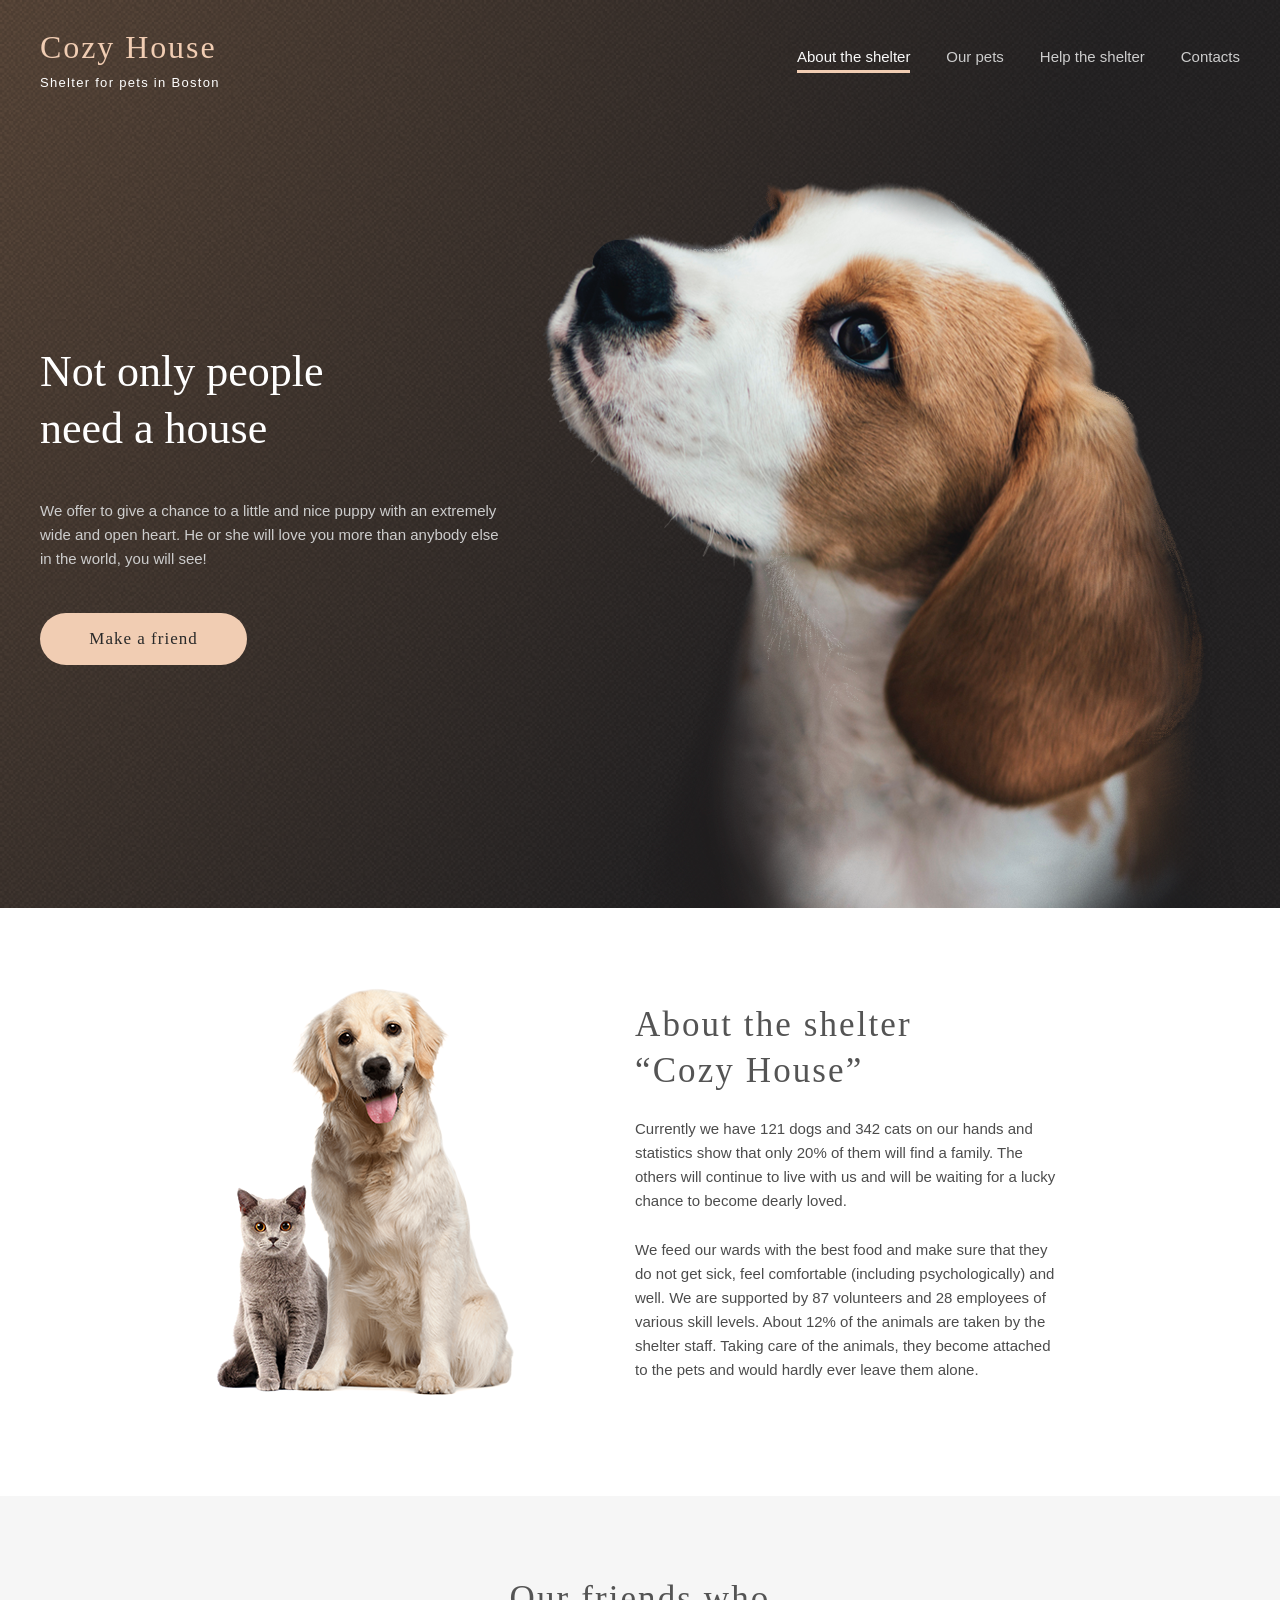
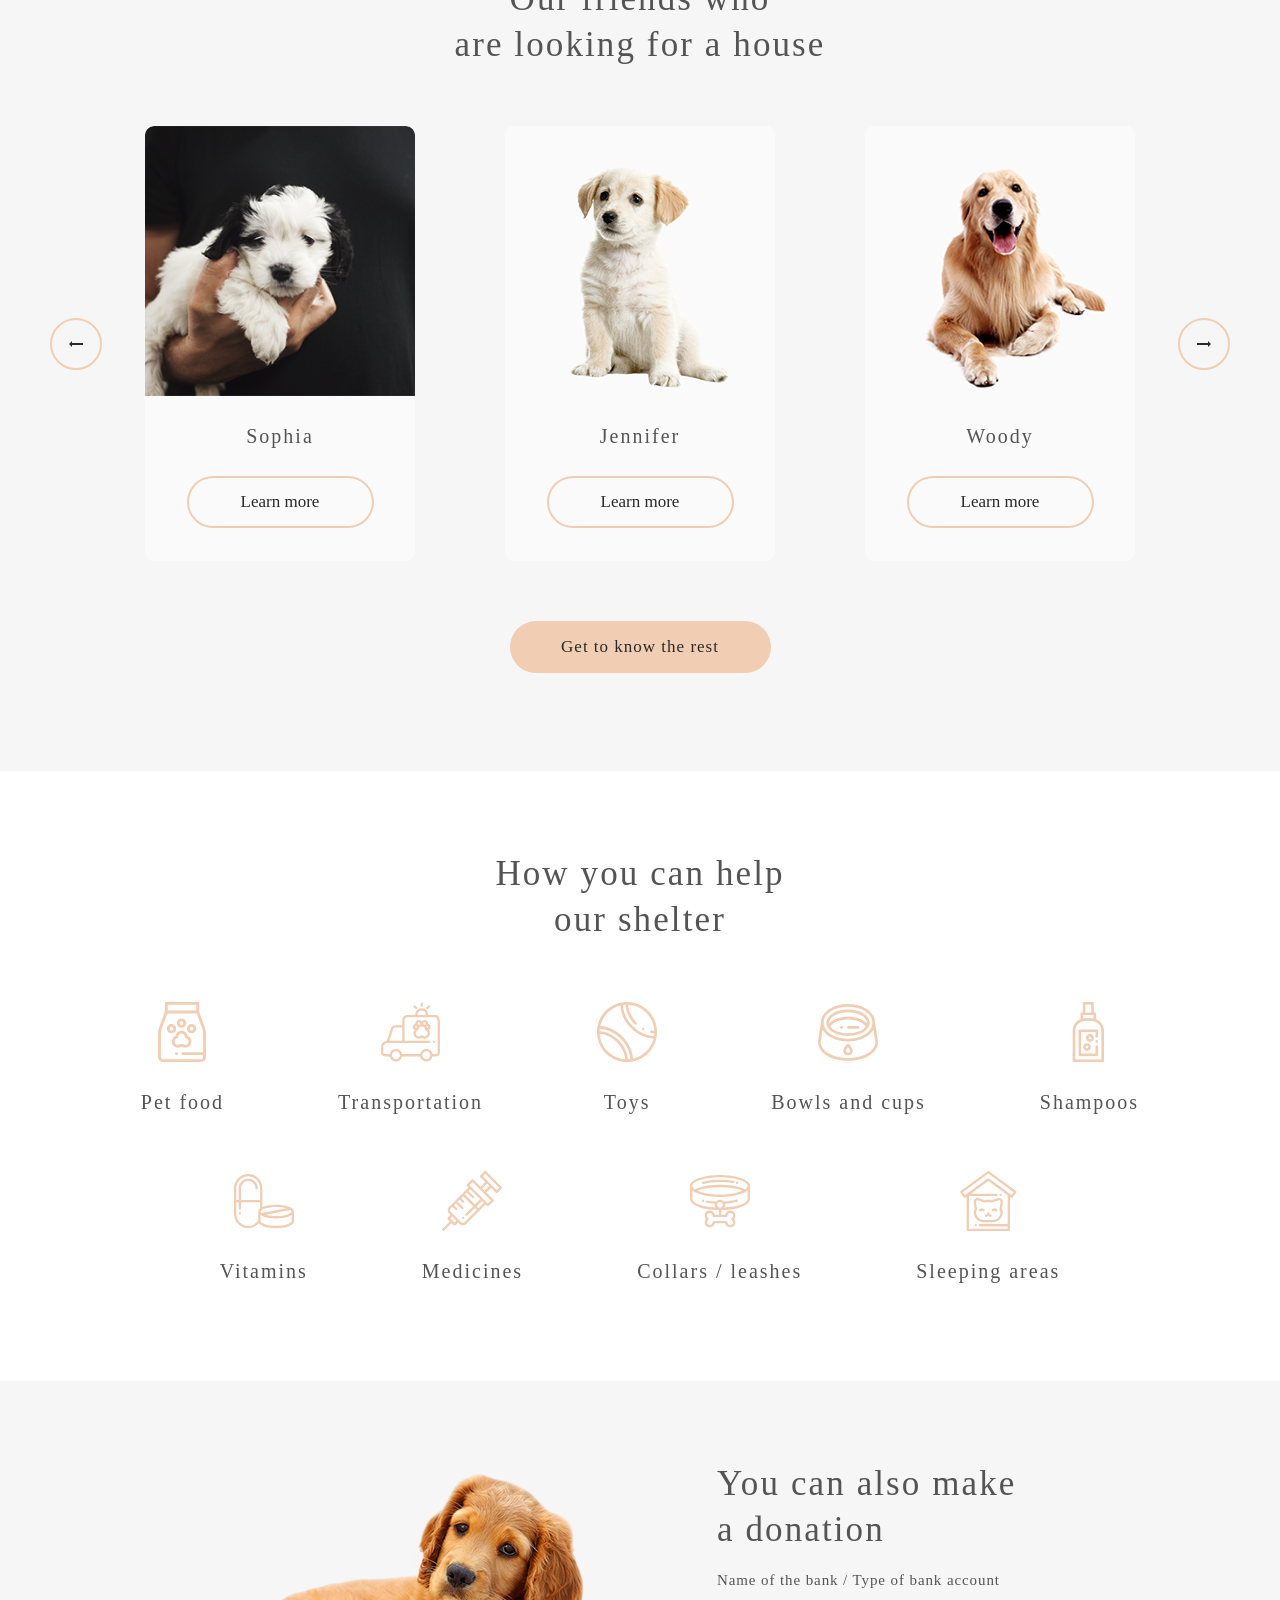
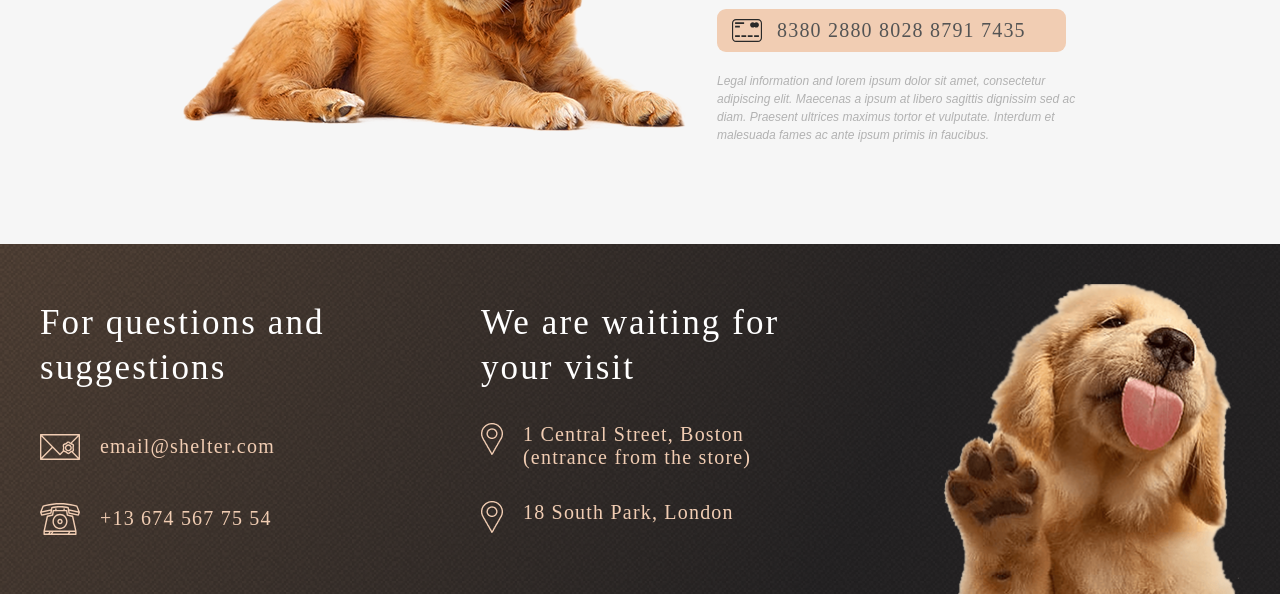
==== commit 5cdb087e: "feat: slider.js" ====
--- a/shelter/index.html
+++ b/shelter/index.html
@@ -8,6 +8,7 @@
     <link rel="icon" href="assets/favicon.ico" sizes="32x32" type="image/x-icon">
     <link rel="icon" href="assets/favicon.png" sizes="32x32" type="image/png">
     <link rel="stylesheet" href="style.css">
+    <link rel="stylesheet" href="adaptive-index.css">
     <title>Cozy House</title>
 </head>
 
@@ -68,22 +69,12 @@
             <h3 class="our-friends_title">Our friends who <br> are looking for a house
             </h3>
             <button class="pagination_btn pagination_btn--prev" type="button" aria-label="Previous"></button>
-            <div class="pets-cards">
-                <a class="pets-card" href="pets.html">
-                    <img class="pets-card-img" src="assets/pets-katrine.png" alt="Katrine">
-                    <p class="pets-card-name">Katrine</p>
-                    <span class="pets-card-btn">Learn more</span>
-                </a>
-                <a class="pets-card" href="pets.html">
-                    <img class="pets-card-img" src="assets/pets-jennifer.png" alt="Jennifer">
-                    <p class="pets-card-name">Jennifer</p>
-                    <span class="pets-card-btn">Learn more</span>
-                </a>
-                <a class="pets-card" href="pets.html">
-                    <img class="pets-card-img" src="assets/pets-woody.png" alt="Woody">
-                    <p class="pets-card-name">Woody</p>
-                    <span class="pets-card-btn">Learn more</span>
-                </a>
+            <div class="carousel">
+                <div class="carousel__track">
+                    <div class="carousel__slide carousel__slide--left"></div>
+                    <div class="carousel__slide carousel__slide--active"></div>
+                    <div class="carousel__slide carousel__slide--right"></div>
+                </div>
             </div>
             <button class="pagination_btn pagination_btn--next" type="button" aria-label="Next"></button>
             <a class="pets-section-btn" href="pets.html">Get to know the rest</a>
@@ -175,8 +166,8 @@
             <img class="footer_puppy" src="assets/footer-puppy.png" alt="Puppy">
         </div>
     </footer>
-    <script src="index.js">
-    </script>
+    <script src="slider.js"></script>
+    <script src="index.js"></script>
 </body>
 
 </html>
--- a/shelter/style.css
+++ b/shelter/style.css
@@ -408,6 +408,81 @@
   border-radius: 50%;
 }
 
+.carousel {
+  grid-area: cards;
+  overflow: hidden;
+  width: 270px;
+  min-width: 0;
+  margin: -20px auto -35px;
+  padding: 20px 0 35px;
+  box-sizing: border-box;
+}
+
+.carousel__track {
+  display: flex;
+  width: 300%;
+  min-width: 0;
+  transform: translateX(-33.333333%);
+}
+
+.carousel__slide {
+  display: flex;
+  justify-content: center;
+  align-items: flex-start;
+  gap: 40px;
+  width: 33.333333%;
+  flex-shrink: 0;
+  box-sizing: border-box;
+}
+
+@media screen and (min-width: 1280px) {
+  .carousel {
+    width: 990px;
+  }
+
+  .carousel__slide {
+    gap: 90px;
+  }
+}
+
+@media screen and (min-width: 768px) and (max-width: 1279px) {
+  .carousel {
+    width: 580px;
+  }
+}
+
+.carousel__slide .pets-card {
+  flex-shrink: 0;
+}
+
+@keyframes carousel-next {
+  from {
+    transform: translateX(-33.333333%);
+  }
+
+  to {
+    transform: translateX(-66.666666%);
+  }
+}
+
+@keyframes carousel-prev {
+  from {
+    transform: translateX(-33.333333%);
+  }
+
+  to {
+    transform: translateX(0);
+  }
+}
+
+.carousel__track--next {
+  animation: carousel-next 0.5s ease forwards;
+}
+
+.carousel__track--prev {
+  animation: carousel-prev 0.5s ease forwards;
+}
+
 .pets-cards {
   grid-area: cards;
   display: flex;
@@ -735,676 +810,3 @@
   text-align: center;
   color: var(--fonts-color);
 }
-
-/* index — tablet 768px */
-@media screen and (max-width: 768px) {
-  body {
-    overflow-x: hidden;
-  }
-
-  .start-screen {
-    height: auto;
-  }
-
-  .not-only {
-    grid-template-columns: 1fr;
-    grid-template-rows: auto;
-    grid-template-areas:
-      "content"
-      "img";
-    row-gap: 100px;
-    padding-top: 60px;
-    margin-left: 154px;
-    margin-right: auto;
-    max-width: 1200px;
-  }
-
-  .not-only_text-block {
-    max-width: 460px;
-    align-items: stretch;
-    text-align: left;
-  }
-
-  .start-screen-h1 {
-    max-width: 310px;
-    width: auto;
-    height: auto;
-  }
-
-  .start-screen-p {
-    max-width: 460px;
-    width: auto;
-    height: auto;
-  }
-
-  .start-screen-btn {
-    align-self: center;
-  }
-
-  .start-screen-puppy {
-    place-self: end;
-    width: 100%;
-    max-width: 569px;
-    height: auto;
-    margin-right: 25px;
-  }
-
-  .navigation {
-    max-width: 100%;
-    padding: 30px 30px 0;
-  }
-
-  .navigation_list {
-    width: auto;
-    gap: 35px;
-  }
-
-  .about_content {
-    flex-direction: column;
-    align-items: center;
-    gap: 80px;
-    width: 768px;
-    max-width: 100%;
-    min-height: 1048px;
-    margin: 0 auto;
-    padding: 60px 30px;
-    box-sizing: border-box;
-  }
-
-  .about_text {
-    order: 1;
-    width: 100%;
-    max-width: 430px;
-    height: auto;
-    margin-top: -20px;
-  }
-
-  .about-h2,
-  .about-first-text,
-  .about-second-text {
-    width: 100%;
-    max-width: 430px;
-    height: auto;
-  }
-
-  .about_img {
-    order: 2;
-    width: 100%;
-    max-width: 300px;
-    height: auto;
-  }
-
-  .our-friends_wrapper {
-    width: 100%;
-    max-width: 768px;
-    min-height: 877px;
-    margin: 0 auto;
-    padding: 60px 30px;
-    column-gap: 20px;
-    box-sizing: border-box;
-  }
-
-  .our-friends_title {
-    width: 100%;
-    max-width: 400px;
-    height: auto;
-    margin-top: 10px;
-  }
-
-  .pets-cards {
-    gap: 40px;
-    max-width: 100%;
-    margin-top: -30px;
-  }
-
-  .pets-cards .pets-card:nth-child(3) {
-    display: none;
-  }
-
-  .pagination_btn--prev,
-  .pagination_btn--next {
-    margin-top: -26px;
-  }
-
-  .pagination_btn--prev {
-    margin-left: 10px;
-  }
-
-  .pagination_btn--next {
-    margin-left: -10px;
-  }
-
-  .pets-section-btn {
-    transform: translateY(-25px);
-  }
-
-  .help {
-    width: 100%;
-    min-height: 779px;
-    margin: 0 auto;
-    padding: 60px 30px 100px;
-    box-sizing: border-box;
-  }
-  .help_title {
-    margin-top: 15px;
-  }
-
-  .help_content {
-    display: grid;
-    grid-template-columns: repeat(3, 1fr);
-    justify-items: center;
-    max-width: 100%;
-    column-gap: 30px;
-    row-gap: 58px;
-    margin: 60px auto 0;
-    padding: 0 10px;
-  }
-
-  .donation {
-    flex-direction: column;
-    align-items: center;
-    row-gap: 60px;
-    width: 768px;
-    max-width: 100%;
-    min-height: 783px;
-    margin: 0 auto;
-    padding: 60px 30px 100px;
-    box-sizing: border-box;
-  }
-
-  .donation_info {
-    order: 1;
-    width: 100%;
-    max-width: 380px;
-    transform: translateY(15px);
-  }
-
-  .donation_img {
-    order: 2;
-    width: 100%;
-    max-width: 505px;
-    height: auto;
-  }
-
-  .donation_title {
-    width: 300px;
-    max-width: 100%;
-  }
-
-  .donation_card {
-    width: 349px;
-    max-width: 100%;
-  }
-
-  .footer {
-    width: 100%;
-    min-height: 639px;
-    height: auto;
-    padding-top: 0;
-    box-sizing: border-box;
-  }
-
-  .footer_content {
-    display: grid;
-    grid-template-columns: 1fr 1fr;
-    column-gap: 38px;
-    row-gap: 65px;
-    width: 768px;
-    max-width: 100%;
-    min-height: 639px;
-    margin: 0 auto;
-    padding: 40px 30px 0;
-    box-sizing: border-box;
-  }
-
-  .footer_column {
-    grid-column: 1;
-    grid-row: 1;
-    width: 100%;
-    max-width: 302px;
-    align-items: flex-start;
-    text-align: left;
-    padding-top: 0;
-    margin-left: 35px;
-    margin-top: -10px;
-  }
-
-  .footer_column--locations {
-    grid-column: 2;
-    grid-row: 1;
-    width: 100%;
-    max-width: 320px;
-    align-items: flex-start;
-    text-align: left;
-    gap: 32px;
-    margin-left: 20px;
-  }
-
-  .footer_column--locations .footer_title {
-    width: 270px;
-    height: 90px;
-    margin-left: -15px;
-  }
-
-  .footer_link--location {
-    justify-content: flex-start;
-    text-align: left;
-    margin-left: -20px;
-  }
-
-  .footer_puppy {
-    grid-column: 1 / -1;
-    grid-row: 2;
-    justify-self: center;
-    width: 100%;
-    max-width: 300px;
-    height: auto;
-  }
-}
-
-/* index — mobile 320px–767px */
-@media screen and (max-width: 767px) {
-  html,
-  body {
-    width: 100%;
-    max-width: 100%;
-    overflow-x: hidden;
-  }
-
-  .start-screen {
-    width: 100%;
-    height: 823px;
-    overflow: hidden;
-  }
-
-  img {
-    max-width: 100%;
-    height: auto;
-  }
-
-  .navigation {
-    display: flex;
-    justify-content: space-between;
-    align-items: center;
-    gap: 66px;
-    width: 100%;
-    max-width: 100%;
-    margin: 0;
-    padding: 30px 10px 0;
-    box-sizing: border-box;
-  }
-
-  .navigation_logo {
-    width: 184px;
-    height: 60px;
-    flex-shrink: 0;
-    transform: translateX(10px);
-  }
-
-  .navigation_list {
-    display: none;
-  }
-
-  .hamburger {
-    display: flex;
-    flex-shrink: 0;
-    transform: translateX(-10px);
-  }
-
-  .not-only {
-    width: 100%;
-    max-width: 100%;
-    margin: 0 auto;
-    padding: 60px 10px 0;
-    box-sizing: border-box;
-    row-gap: 100px;
-  }
-
-  .not-only_text-block {
-    width: 100%;
-    max-width: 300px;
-    margin: 0 auto;
-    align-items: center;
-    text-align: left;
-  }
-
-  .start-screen-h1 {
-    width: 300px;
-    max-width: 100%;
-    height: auto;
-    min-height: 64px;
-    margin: 0 auto;
-    font-size: 25px;
-    line-height: 1.3;
-    text-align: center;
-    align-self: center;
-    letter-spacing: 0.06em;
-  }
-
-  .start-screen-h1_second {
-    display: block;
-    margin-top: 0px;
-  }
-
-  .start-screen-p {
-    width: 300px;
-    max-width: 100%;
-    height: 96px;
-    margin: 0 auto;
-    text-align: center;
-  }
-
-  .start-screen-puppy {
-    place-self: center;
-    width: 100%;
-    max-width: calc(260px + (309 + 309 * 0.7) * (100vw - 320px) / 767);
-    margin: 0;
-    transform: translateX(20px);
-  }
-
-  .about_content {
-    width: 100%;
-    max-width: calc(300px + (205 + 205 * 0.7) * (100vw - 320px) / 767);
-    min-height: 791px;
-    margin: 42px auto;
-    padding: 0;
-    gap: 42px;
-  }
-
-  .about_text {
-    margin-top: 0;
-    max-width: calc(270px + (160 + 160 * 0.7) * (100vw - 320px) / 767);
-  }
-
-  .about-h2 {
-    width: 100%;
-    max-width: 370px;
-    margin: 0 auto;
-    text-align: center;
-  }
-
-  .about-first-text,
-  .about-second-text {
-    max-width: 100%;
-    padding: 0;
-    box-sizing: border-box;
-  }
-
-  .about_img {
-    max-width: calc(260px + (40 + 40 * 0.7) * (100vw - 320px) / 767);
-  }
-
-  .our-friends_wrapper {
-    display: grid;
-    grid-template-columns: max-content max-content 80px max-content max-content;
-    grid-template-areas:
-      "title title title title title"
-      "cards cards cards cards cards"
-      ". prev . next ."
-      "btn btn btn btn btn";
-    width: 100%;
-    max-width: 300px;
-    min-height: auto;
-    margin: 0 auto;
-    padding: 42px 0;
-    row-gap: 0;
-    column-gap: 0;
-  }
-
-  .our-friends_title {
-    width: 100%;
-    max-width: 100%;
-    margin-top: 0;
-  }
-
-  .pets-cards {
-    width: 100%;
-    justify-content: center;
-    gap: 0;
-    margin-top: 30px;
-  }
-
-  .pets-cards .pets-card:nth-child(2),
-  .pets-cards .pets-card:nth-child(3) {
-    display: none;
-  }
-
-  .pets-card-name,
-  .pets-card-btn {
-    position: relative;
-    top: 10px;
-  }
-  .pets-card-name {
-    letter-spacing: 0.06em;
-  }
-  .pets-card-btn {
-    letter-spacing: 0.06em;
-  }
-
-  .pagination_btn--prev,
-  .pagination_btn--next {
-    margin-top: 20px;
-    margin-left: 0;
-  }
-
-  .pets-section-btn {
-    margin-top: 42px;
-    transform: translateY(8px);
-  }
-
-  .help {
-    min-height: 745px;
-    padding: 42px 0;
-  }
-
-  .help_title {
-    max-width: calc(300px + (33 + 33 * 0.7) * (100vw - 320px) / 767);
-    margin-right: auto;
-    margin-left: auto;
-    margin-top: 0;
-    padding: 0;
-    text-align: center;
-    transform: translateY(5px);
-  }
-
-  .help_title-second {
-    display: block;
-  }
-
-  .help_content {
-    display: flex;
-    flex-wrap: wrap;
-    justify-content: space-between;
-    width: auto;
-    max-width: none;
-    margin: 42px auto 0;
-    margin-left: calc(15px + (54 + 54 * 0.7) * (100vw - 320px) / 767);
-    margin-right: calc(15px + (54 + 54 * 0.7) * (100vw - 320px) / 767);
-    padding: 0;
-    box-sizing: border-box;
-    column-gap: 0;
-    row-gap: calc(31px + (27 + 27 * 0.7) * (100vw - 320px) / 767);
-  }
-
-  .help_item {
-    width: 130px;
-    row-gap: 21px;
-  }
-
-  .help_item:nth-child(8) {
-    max-width: 170px;
-  }
-
-  .help_icon {
-    width: 50px;
-    height: 50px;
-  }
-
-  .help_caption {
-    font-size: 15px;
-    transform: translateY(8px);
-  }
-
-  .help_item:nth-child(8) .help_caption {
-    white-space: nowrap;
-  }
-
-  .donation {
-    width: 100%;
-    max-width: calc(300px + (205 + 205 * 0.7) * (100vw - 320px) / 767);
-    min-height: 542px;
-    margin: 0 auto;
-    padding: 42px 0;
-    row-gap: 43px;
-  }
-
-  .donation_info {
-    max-width: 100%;
-    transform: none;
-  }
-
-  .donation_img {
-    max-width: calc(260px + (245 + 245 * 0.7) * (100vw - 320px) / 767);
-  }
-
-  .donation_title,
-  .donation_card {
-    width: 100%;
-    max-width: 100%;
-  }
-
-  .donation_title {
-    transform: translateY(5px);
-  }
-
-  .donation_title-second {
-    display: block;
-  }
-
-  .donation_bank {
-    letter-spacing: 0;
-    transform: translateY(5px);
-  }
-  .donation_card {
-    transform: translateY(5px);
-  }
-
-  .donation_note {
-    width: 100%;
-    max-width: 100%;
-  }
-
-  .footer {
-    min-height: 809px;
-    padding-top: 30px;
-  }
-
-  .footer_column {
-    margin-left: 0;
-    margin-top: 0;
-  }
-
-  .footer_column--locations {
-    margin-left: 0;
-  }
-
-  .footer_content {
-    display: flex;
-    flex-direction: column;
-    align-items: center;
-    width: 100%;
-    max-width: calc(300px + (408 + 408 * 0.7) * (100vw - 320px) / 767);
-    min-height: auto;
-    margin: 0 auto;
-    padding: 0 0 42px;
-    row-gap: 40px;
-  }
-
-  .footer_column,
-  .footer_column--locations {
-    width: 100%;
-    max-width: 100%;
-    align-items: center;
-    text-align: center;
-  }
-
-  .footer_column--locations .footer_title {
-    width: 100%;
-    max-width: 270px;
-    height: auto;
-    margin-left: 0;
-  }
-  .navigation_subtitle {
-    letter-spacing: 0.1em;
-  }
-  .footer_link--location {
-    justify-content: center;
-    margin-left: 0;
-    transform: translateY(15px);
-  }
-
-  .footer_column--locations .footer_link--location:nth-of-type(1) span {
-    position: relative;
-    top: -5px;
-  }
-
-  .footer_column--locations .footer_link--location:nth-of-type(2) {
-    transform: translateY(20px);
-  }
-
-  .footer_puppy {
-    max-width: calc(260px + (40 + 40 * 0.7) * (100vw - 320px) / 767);
-    transform: translateY(15px);
-  }
-}
-
-@media screen and (max-width: 479px) {
-  .not-only {
-    row-gap: 105px;
-  }
-
-  .about-h2,
-  .our-friends_title,
-  .help_title,
-  .donation_title,
-  .footer_title {
-    font-size: 25px;
-    line-height: 130%;
-    text-align: center;
-    letter-spacing: 0.06em;
-  }
-
-  .about-first-text,
-  .about-second-text {
-    text-align: justify;
-  }
-
-  .help_item:nth-child(8) {
-    max-width: 135px;
-  }
-
-  .donation_info {
-    row-gap: 23px;
-    text-align: center;
-  }
-
-  .donation_card {
-    width: 281px;
-    margin: 0 auto;
-    padding: 0 15px;
-  }
-
-  .donation_card span {
-    font-size: 15px;
-    line-height: 110%;
-  }
-
-  .donation_note {
-    padding: 0 10px;
-    text-align: justify;
-  }
-
-  .footer_column--locations .footer_link:nth-of-type(2) {
-    padding-right: 30px;
-  }
-}
--- a/shelter/adaptive-index.css
+++ b/shelter/adaptive-index.css
@@ -0,0 +1,998 @@
+/* index — tablet 768px */
+@media screen and (max-width: 768px) {
+  body {
+    overflow-x: hidden;
+  }
+
+  .start-screen {
+    height: auto;
+  }
+
+  .not-only {
+    grid-template-columns: 1fr;
+    grid-template-rows: auto;
+    grid-template-areas:
+      "content"
+      "img";
+    row-gap: 100px;
+    padding-top: 60px;
+    margin-left: 154px;
+    margin-right: auto;
+    max-width: 1200px;
+  }
+
+  .not-only_text-block {
+    max-width: 460px;
+    align-items: stretch;
+    text-align: left;
+  }
+
+  .start-screen-h1 {
+    max-width: 310px;
+    width: auto;
+    height: auto;
+  }
+
+  .start-screen-p {
+    max-width: 460px;
+    width: auto;
+    height: auto;
+  }
+
+  .start-screen-btn {
+    align-self: center;
+  }
+
+  .start-screen-puppy {
+    place-self: end;
+    width: 100%;
+    max-width: 569px;
+    height: auto;
+    margin-right: 25px;
+  }
+
+  .navigation {
+    max-width: 100%;
+    padding: 30px 30px 0;
+  }
+
+  .navigation_list {
+    width: auto;
+    gap: 35px;
+  }
+
+  .about_content {
+    flex-direction: column;
+    align-items: center;
+    gap: 80px;
+    width: 768px;
+    max-width: 100%;
+    min-height: 1048px;
+    margin: 0 auto;
+    padding: 60px 30px;
+    box-sizing: border-box;
+  }
+
+  .about_text {
+    order: 1;
+    width: 100%;
+    max-width: 430px;
+    height: auto;
+    margin-top: -20px;
+  }
+
+  .about-h2,
+  .about-first-text,
+  .about-second-text {
+    width: 100%;
+    max-width: 430px;
+    height: auto;
+  }
+
+  .about_img {
+    order: 2;
+    width: 100%;
+    max-width: 300px;
+    height: auto;
+  }
+
+  .our-friends_wrapper {
+    width: 100%;
+    max-width: 768px;
+    min-height: 877px;
+    margin: 0 auto;
+    padding: 60px 30px;
+    column-gap: 20px;
+    box-sizing: border-box;
+  }
+
+  .our-friends_title {
+    width: 100%;
+    max-width: 400px;
+    height: auto;
+    margin-top: 10px;
+  }
+
+  .carousel__slide {
+    gap: 40px;
+    margin-top: -30px;
+  }
+
+  .carousel__slide .pets-card:nth-child(3) {
+    display: none;
+  }
+
+  .pagination_btn--prev,
+  .pagination_btn--next {
+    margin-top: -26px;
+  }
+
+  .pagination_btn--prev {
+    margin-left: 10px;
+  }
+
+  .pagination_btn--next {
+    margin-left: -10px;
+  }
+
+  .pets-section-btn {
+    transform: translateY(-25px);
+  }
+
+  .help {
+    width: 100%;
+    min-height: 779px;
+    margin: 0 auto;
+    padding: 60px 30px 100px;
+    box-sizing: border-box;
+  }
+  .help_title {
+    margin-top: 15px;
+  }
+
+  .help_content {
+    display: grid;
+    grid-template-columns: repeat(3, 1fr);
+    justify-items: center;
+    max-width: 100%;
+    column-gap: 30px;
+    row-gap: 58px;
+    margin: 60px auto 0;
+    padding: 0 10px;
+  }
+
+  .donation {
+    flex-direction: column;
+    align-items: center;
+    row-gap: 60px;
+    width: 768px;
+    max-width: 100%;
+    min-height: 783px;
+    margin: 0 auto;
+    padding: 60px 30px 100px;
+    box-sizing: border-box;
+  }
+
+  .donation_info {
+    order: 1;
+    width: 100%;
+    max-width: 380px;
+    transform: translateY(15px);
+  }
+
+  .donation_img {
+    order: 2;
+    width: 100%;
+    max-width: 505px;
+    height: auto;
+  }
+
+  .donation_title {
+    width: 300px;
+    max-width: 100%;
+  }
+
+  .donation_card {
+    width: 349px;
+    max-width: 100%;
+  }
+
+  .footer {
+    width: 100%;
+    min-height: 639px;
+    height: auto;
+    padding-top: 0;
+    box-sizing: border-box;
+  }
+
+  .footer_content {
+    display: grid;
+    grid-template-columns: 1fr 1fr;
+    column-gap: 38px;
+    row-gap: 65px;
+    width: 768px;
+    max-width: 100%;
+    min-height: 639px;
+    margin: 0 auto;
+    padding: 40px 30px 0;
+    box-sizing: border-box;
+  }
+
+  .footer_column {
+    grid-column: 1;
+    grid-row: 1;
+    width: 100%;
+    max-width: 302px;
+    align-items: flex-start;
+    text-align: left;
+    padding-top: 0;
+    margin-left: 35px;
+    margin-top: -10px;
+  }
+
+  .footer_column--locations {
+    grid-column: 2;
+    grid-row: 1;
+    width: 100%;
+    max-width: 320px;
+    align-items: flex-start;
+    text-align: left;
+    gap: 32px;
+    margin-left: 20px;
+  }
+
+  .footer_column--locations .footer_title {
+    width: 270px;
+    height: 90px;
+    margin-left: -15px;
+  }
+
+  .footer_link--location {
+    justify-content: flex-start;
+    text-align: left;
+    margin-left: -20px;
+  }
+
+  .footer_puppy {
+    grid-column: 1 / -1;
+    grid-row: 2;
+    justify-self: center;
+    width: 100%;
+    max-width: 300px;
+    height: auto;
+  }
+}
+
+/* index — mobile 320px–767px */
+@media screen and (max-width: 767px) {
+  html,
+  body {
+    width: 100%;
+    max-width: 100%;
+    overflow-x: hidden;
+  }
+
+  .start-screen {
+    width: 100%;
+    height: 823px;
+    overflow: hidden;
+  }
+
+  img {
+    max-width: 100%;
+    height: auto;
+  }
+
+  .navigation {
+    display: flex;
+    justify-content: space-between;
+    align-items: center;
+    gap: 66px;
+    width: 100%;
+    max-width: 100%;
+    margin: 0;
+    padding: 30px 10px 0;
+    box-sizing: border-box;
+  }
+
+  .navigation_logo {
+    width: 184px;
+    height: 60px;
+    flex-shrink: 0;
+    transform: translateX(10px);
+  }
+
+  .navigation_list {
+    display: none;
+  }
+
+  .hamburger {
+    display: flex;
+    flex-shrink: 0;
+    transform: translateX(-10px);
+  }
+
+  .not-only {
+    width: 100%;
+    max-width: 100%;
+    margin: 0 auto;
+    padding: 60px 10px 0;
+    box-sizing: border-box;
+    row-gap: 100px;
+  }
+
+  .not-only_text-block {
+    width: 100%;
+    max-width: 300px;
+    margin: 0 auto;
+    align-items: center;
+    text-align: left;
+  }
+
+  .start-screen-h1 {
+    width: 300px;
+    max-width: 100%;
+    height: auto;
+    min-height: 64px;
+    margin: 0 auto;
+    font-size: 25px;
+    line-height: 1.3;
+    text-align: center;
+    align-self: center;
+    letter-spacing: 0.06em;
+  }
+
+  .start-screen-h1_second {
+    display: block;
+    margin-top: 0px;
+  }
+
+  .start-screen-p {
+    width: 300px;
+    max-width: 100%;
+    height: 96px;
+    margin: 0 auto;
+    text-align: center;
+  }
+
+  .start-screen-puppy {
+    place-self: center;
+    width: 100%;
+    max-width: calc(260px + (309 + 309 * 0.7) * (100vw - 320px) / 767);
+    margin: 0;
+    transform: translateX(20px);
+  }
+
+  .about_content {
+    width: 100%;
+    max-width: calc(300px + (205 + 205 * 0.7) * (100vw - 320px) / 767);
+    min-height: 791px;
+    margin: 42px auto;
+    padding: 0;
+    gap: 42px;
+  }
+
+  .about_text {
+    margin-top: 0;
+    max-width: calc(270px + (160 + 160 * 0.7) * (100vw - 320px) / 767);
+  }
+
+  .about-h2 {
+    width: 100%;
+    max-width: 370px;
+    margin: 0 auto;
+    text-align: center;
+  }
+
+  .about-first-text,
+  .about-second-text {
+    max-width: 100%;
+    padding: 0;
+    box-sizing: border-box;
+  }
+
+  .about_img {
+    max-width: calc(260px + (40 + 40 * 0.7) * (100vw - 320px) / 767);
+  }
+
+  .our-friends_wrapper {
+    display: grid;
+    grid-template-columns: max-content max-content 80px max-content max-content;
+    grid-template-areas:
+      "title title title title title"
+      "cards cards cards cards cards"
+      ". prev . next ."
+      "btn btn btn btn btn";
+    width: 100%;
+    max-width: 300px;
+    min-height: auto;
+    margin: 0 auto;
+    padding: 42px 0;
+    row-gap: 0;
+    column-gap: 0;
+  }
+
+  .our-friends_title {
+    width: 100%;
+    max-width: 100%;
+    margin-top: 0;
+  }
+
+  .carousel__slide {
+    justify-content: center;
+    gap: 0;
+    margin-top: 30px;
+  }
+
+  .carousel__slide .pets-card:nth-child(2),
+  .carousel__slide .pets-card:nth-child(3) {
+    display: none;
+  }
+
+  .pets-card-name,
+  .pets-card-btn {
+    position: relative;
+    top: 10px;
+  }
+  .pets-card-name {
+    letter-spacing: 0.06em;
+  }
+  .pets-card-btn {
+    letter-spacing: 0.06em;
+  }
+
+  .pagination_btn--prev,
+  .pagination_btn--next {
+    margin-top: 20px;
+    margin-left: 0;
+  }
+
+  .pets-section-btn {
+    margin-top: 42px;
+    transform: translateY(8px);
+  }
+
+  .help {
+    min-height: 745px;
+    padding: 42px 0;
+  }
+
+  .help_title {
+    max-width: calc(300px + (33 + 33 * 0.7) * (100vw - 320px) / 767);
+    margin-right: auto;
+    margin-left: auto;
+    margin-top: 0;
+    padding: 0;
+    text-align: center;
+    transform: translateY(5px);
+  }
+
+  .help_title-second {
+    display: block;
+  }
+
+  .help_content {
+    display: flex;
+    flex-wrap: wrap;
+    justify-content: space-between;
+    width: auto;
+    max-width: none;
+    margin: 42px auto 0;
+    margin-left: calc(15px + (54 + 54 * 0.7) * (100vw - 320px) / 767);
+    margin-right: calc(15px + (54 + 54 * 0.7) * (100vw - 320px) / 767);
+    padding: 0;
+    box-sizing: border-box;
+    column-gap: 0;
+    row-gap: calc(31px + (27 + 27 * 0.7) * (100vw - 320px) / 767);
+  }
+
+  .help_item {
+    width: 130px;
+    row-gap: 21px;
+  }
+
+  .help_item:nth-child(8) {
+    max-width: 170px;
+  }
+
+  .help_icon {
+    width: 50px;
+    height: 50px;
+  }
+
+  .help_caption {
+    font-size: 15px;
+    transform: translateY(8px);
+  }
+
+  .help_item:nth-child(8) .help_caption {
+    white-space: nowrap;
+  }
+
+  .donation {
+    width: 100%;
+    max-width: calc(300px + (205 + 205 * 0.7) * (100vw - 320px) / 767);
+    min-height: 542px;
+    margin: 0 auto;
+    padding: 42px 0;
+    row-gap: 43px;
+  }
+
+  .donation_info {
+    max-width: 100%;
+    transform: none;
+  }
+
+  .donation_img {
+    max-width: calc(260px + (245 + 245 * 0.7) * (100vw - 320px) / 767);
+  }
+
+  .donation_title,
+  .donation_card {
+    width: 100%;
+    max-width: 100%;
+  }
+
+  .donation_title {
+    transform: translateY(5px);
+  }
+
+  .donation_title-second {
+    display: block;
+  }
+
+  .donation_bank {
+    letter-spacing: 0;
+    transform: translateY(5px);
+  }
+  .donation_card {
+    transform: translateY(5px);
+  }
+
+  .donation_note {
+    width: 100%;
+    max-width: 100%;
+  }
+
+  .footer {
+    min-height: 809px;
+    padding-top: 30px;
+  }
+
+  .footer_column {
+    margin-left: 0;
+    margin-top: 0;
+  }
+
+  .footer_column--locations {
+    margin-left: 0;
+  }
+
+  .footer_content {
+    display: flex;
+    flex-direction: column;
+    align-items: center;
+    width: 100%;
+    max-width: calc(300px + (408 + 408 * 0.7) * (100vw - 320px) / 767);
+    min-height: auto;
+    margin: 0 auto;
+    padding: 0 0 42px;
+    row-gap: 40px;
+  }
+
+  .footer_column,
+  .footer_column--locations {
+    width: 100%;
+    max-width: 100%;
+    align-items: center;
+    text-align: center;
+  }
+
+  .footer_column--locations .footer_title {
+    width: 100%;
+    max-width: 270px;
+    height: auto;
+    margin-left: 0;
+  }
+  .navigation_subtitle {
+    letter-spacing: 0.1em;
+  }
+  .footer_link--location {
+    justify-content: center;
+    margin-left: 0;
+    transform: translateY(15px);
+  }
+
+  .footer_column--locations .footer_link--location:nth-of-type(1) span {
+    position: relative;
+    top: -5px;
+  }
+
+  .footer_column--locations .footer_link--location:nth-of-type(2) {
+    transform: translateY(20px);
+  }
+
+  .footer_puppy {
+    max-width: calc(260px + (40 + 40 * 0.7) * (100vw - 320px) / 767);
+    transform: translateY(15px);
+  }
+}
+
+@media screen and (max-width: 479px) {
+  .not-only {
+    row-gap: 105px;
+  }
+
+  .about-h2,
+  .our-friends_title,
+  .help_title,
+  .donation_title,
+  .footer_title {
+    font-size: 25px;
+    line-height: 130%;
+    text-align: center;
+    letter-spacing: 0.06em;
+  }
+
+  .about-first-text,
+  .about-second-text {
+    text-align: justify;
+  }
+
+  .help_item:nth-child(8) {
+    max-width: 135px;
+  }
+
+  .donation_info {
+    row-gap: 23px;
+    text-align: center;
+  }
+
+  .donation_card {
+    width: 281px;
+    margin: 0 auto;
+    padding: 0 15px;
+  }
+
+  .donation_card span {
+    font-size: 15px;
+    line-height: 110%;
+  }
+
+  .donation_note {
+    padding: 0 10px;
+    text-align: justify;
+  }
+
+  .footer_column--locations .footer_link:nth-of-type(2) {
+    padding-right: 30px;
+  }
+}
+
+/* index — additional 1024px breakpoint */
+@media screen and (min-width: 769px) and (max-width: 1024px) {
+  body {
+    overflow-x: hidden;
+  }
+
+  .navigation {
+    max-width: 100%;
+    padding: 30px 30px 0;
+    box-sizing: border-box;
+  }
+
+  .not-only {
+    grid-template-columns: minmax(0, 460px) minmax(0, 1fr);
+    column-gap: 20px;
+    margin-right: 30px;
+    margin-left: 30px;
+  }
+
+  .not-only_text-block {
+    max-width: 100%;
+    min-width: 0;
+  }
+
+  .start-screen-h1 {
+    width: 100%;
+    max-width: 310px;
+    height: auto;
+  }
+
+  .start-screen-p {
+    width: 100%;
+    max-width: 460px;
+    height: auto;
+  }
+
+  .start-screen-puppy {
+    width: 100%;
+    max-width: calc(569px + (129 + 129 * 0.7) * (100vw - 768px) / 1024);
+    height: auto;
+  }
+
+  .about_content {
+    flex-direction: column;
+    align-items: center;
+    gap: 80px;
+    width: 100%;
+    max-width: 505px;
+    margin: 0 auto;
+    padding: 60px 30px 100px;
+    box-sizing: border-box;
+  }
+
+  .about_text {
+    width: 100%;
+    max-width: 430px;
+    height: auto;
+  }
+
+  .about-h2,
+  .about-first-text,
+  .about-second-text {
+    width: 100%;
+    max-width: 430px;
+    height: auto;
+  }
+
+  .our-friends_wrapper {
+    width: 100%;
+    max-width: 708px;
+    padding: 80px 30px 98px;
+    box-sizing: border-box;
+  }
+
+  .carousel__slide {
+    gap: 40px;
+    margin: 0 auto;
+  }
+
+  .carousel__slide .pets-card:nth-child(3) {
+    display: none;
+  }
+
+  .help {
+    padding-right: 30px;
+    padding-left: 30px;
+    box-sizing: border-box;
+  }
+
+  .help_content {
+    max-width: 630px;
+    margin-right: auto;
+    margin-left: auto;
+    column-gap: 30px;
+    row-gap: 58px;
+  }
+
+  .donation {
+    flex-direction: column;
+    align-items: center;
+    row-gap: 60px;
+    width: 100%;
+    max-width: 505px;
+    padding: 60px 30px 100px;
+    box-sizing: border-box;
+  }
+
+  .donation_info,
+  .donation_img {
+    width: 100%;
+    max-width: 505px;
+    height: auto;
+  }
+}
+
+/* index — additional 820px breakpoint */
+@media screen and (min-width: 769px) and (max-width: 820px) {
+  .footer {
+    width: 100%;
+    min-height: 639px;
+    height: auto;
+    padding-top: 0;
+    box-sizing: border-box;
+  }
+
+  .footer_content {
+    display: grid;
+    grid-template-columns: 1fr 1fr;
+    column-gap: 38px;
+    row-gap: 65px;
+    width: 100%;
+    max-width: 768px;
+    min-height: 639px;
+    margin: 0 auto;
+    padding: 40px 30px 0;
+    box-sizing: border-box;
+  }
+
+  .footer_column {
+    grid-column: 1;
+    grid-row: 1;
+    width: 100%;
+    max-width: 302px;
+    align-items: flex-start;
+    text-align: left;
+    padding-top: 0;
+    margin-top: -10px;
+    margin-left: 35px;
+  }
+
+  .footer_column--locations {
+    grid-column: 2;
+    grid-row: 1;
+    width: 100%;
+    max-width: 320px;
+    align-items: flex-start;
+    text-align: left;
+    gap: 32px;
+    margin-left: 20px;
+  }
+
+  .footer_column--locations .footer_title {
+    width: 270px;
+    height: 90px;
+    margin-left: -15px;
+  }
+
+  .footer_link--location {
+    justify-content: flex-start;
+    text-align: left;
+    margin-left: -20px;
+  }
+
+  .footer_puppy {
+    grid-column: 1 / -1;
+    grid-row: 2;
+    justify-self: center;
+    width: 100%;
+    max-width: 300px;
+    height: auto;
+  }
+}
+
+/* menu — 320px–375px */
+@media screen and (max-width: 375px) {
+  @keyframes menu-open {
+    from {
+      opacity: 0;
+      transform: translateX(100%);
+    }
+
+    to {
+      opacity: 1;
+      transform: translateX(0);
+    }
+  }
+
+  .navigation.navigation--open {
+    position: fixed;
+    top: 0;
+    left: 0;
+    width: 100vw;
+    height: 100vh;
+    background-color: #292929;
+    z-index: 999;
+    display: flex;
+    flex-direction: column;
+    justify-content: center;
+    align-items: center;
+    gap: 40px;
+    padding: 0;
+  }
+
+  .navigation.navigation--open {
+    animation: menu-open 0.5s ease forwards;
+  }
+
+  .navigation.navigation--open .navigation_list {
+    display: flex;
+    flex-direction: column;
+    align-items: center;
+    gap: 40px;
+    width: auto;
+  }
+  .navigation.navigation--open .navigation_logo {
+    display: none !important;
+  }
+  .navigation.navigation--open .navigation_link {
+    font-size: 32px;
+    color: #cdcdcd;
+  }
+  .navigation.navigation--open .navigation_link--active {
+    color: #f1cdb3;
+  }
+  .navigation.navigation--open .hamburger {
+    position: absolute;
+    right: 10px;
+    top: 44px;
+  }
+  .hamburger {
+    transition: transform 0.3s ease;
+  }
+  .hamburger.hamburger--open {
+    transform: rotate(-90deg);
+  }
+  .start-screen:has(.navigation--open) .not-only,
+  body:has(.navigation--open) section:not(.start-screen),
+  body:has(.navigation--open) footer {
+    display: none !important;
+  }
+}
+
+/* menu — 375px–767px */
+@media screen and (min-width: 375px) and (max-width: 767px) {
+  @keyframes menu-open {
+    from {
+      opacity: 0;
+      transform: translateX(100%);
+    }
+
+    to {
+      opacity: 1;
+      transform: translateX(0);
+    }
+  }
+
+  .navigation.navigation--open {
+    position: fixed;
+    top: 0;
+    left: 65px;
+    width: calc(100vw - 65px);
+    height: 100vh;
+    background-color: #292929;
+    z-index: 999;
+    display: flex;
+    flex-direction: column;
+    justify-content: center;
+    align-items: center;
+    gap: 40px;
+    padding: 0;
+    box-shadow: -65px 0 0 rgba(41, 41, 41, 0.6);
+    animation: menu-open 0.5s ease forwards;
+  }
+
+  .navigation.navigation--open .navigation_list {
+    display: flex;
+    flex-direction: column;
+    align-items: center;
+    gap: 40px;
+    width: auto;
+    background-color: #292929;
+  }
+
+  .navigation.navigation--open .navigation_logo {
+    display: none !important;
+  }
+
+  .navigation.navigation--open .navigation_link {
+    font-size: 32px;
+    color: #cdcdcd;
+  }
+
+  .navigation.navigation--open .navigation_link--active {
+    color: #f1cdb3;
+  }
+
+  .navigation.navigation--open .hamburger {
+    position: absolute;
+    right: 10px;
+    top: 44px;
+  }
+
+  .hamburger {
+    transition: transform 0.3s ease;
+  }
+
+  .hamburger.hamburger--open {
+    transform: rotate(-90deg);
+  }
+
+  .start-screen:has(.navigation--open) .not-only,
+  body:has(.navigation--open) section:not(.start-screen),
+  body:has(.navigation--open) footer {
+    display: none !important;
+  }
+
+}
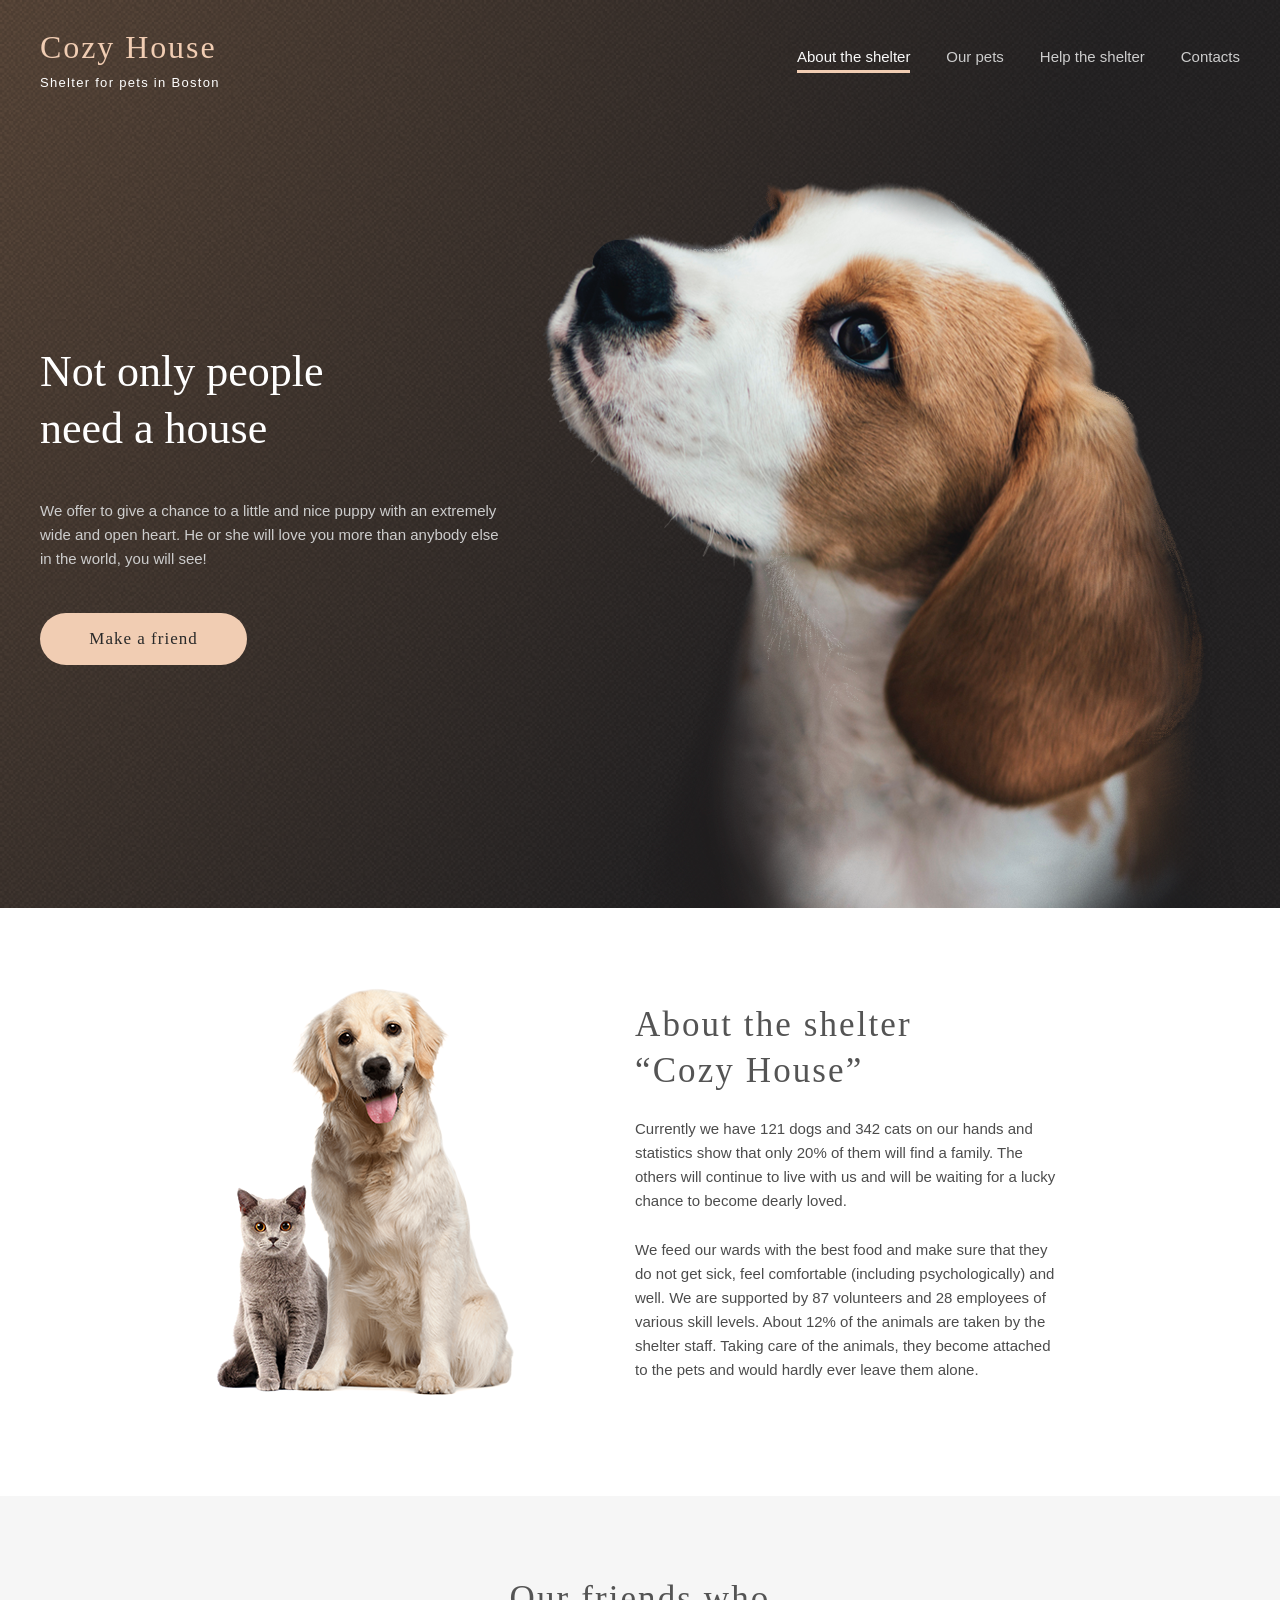
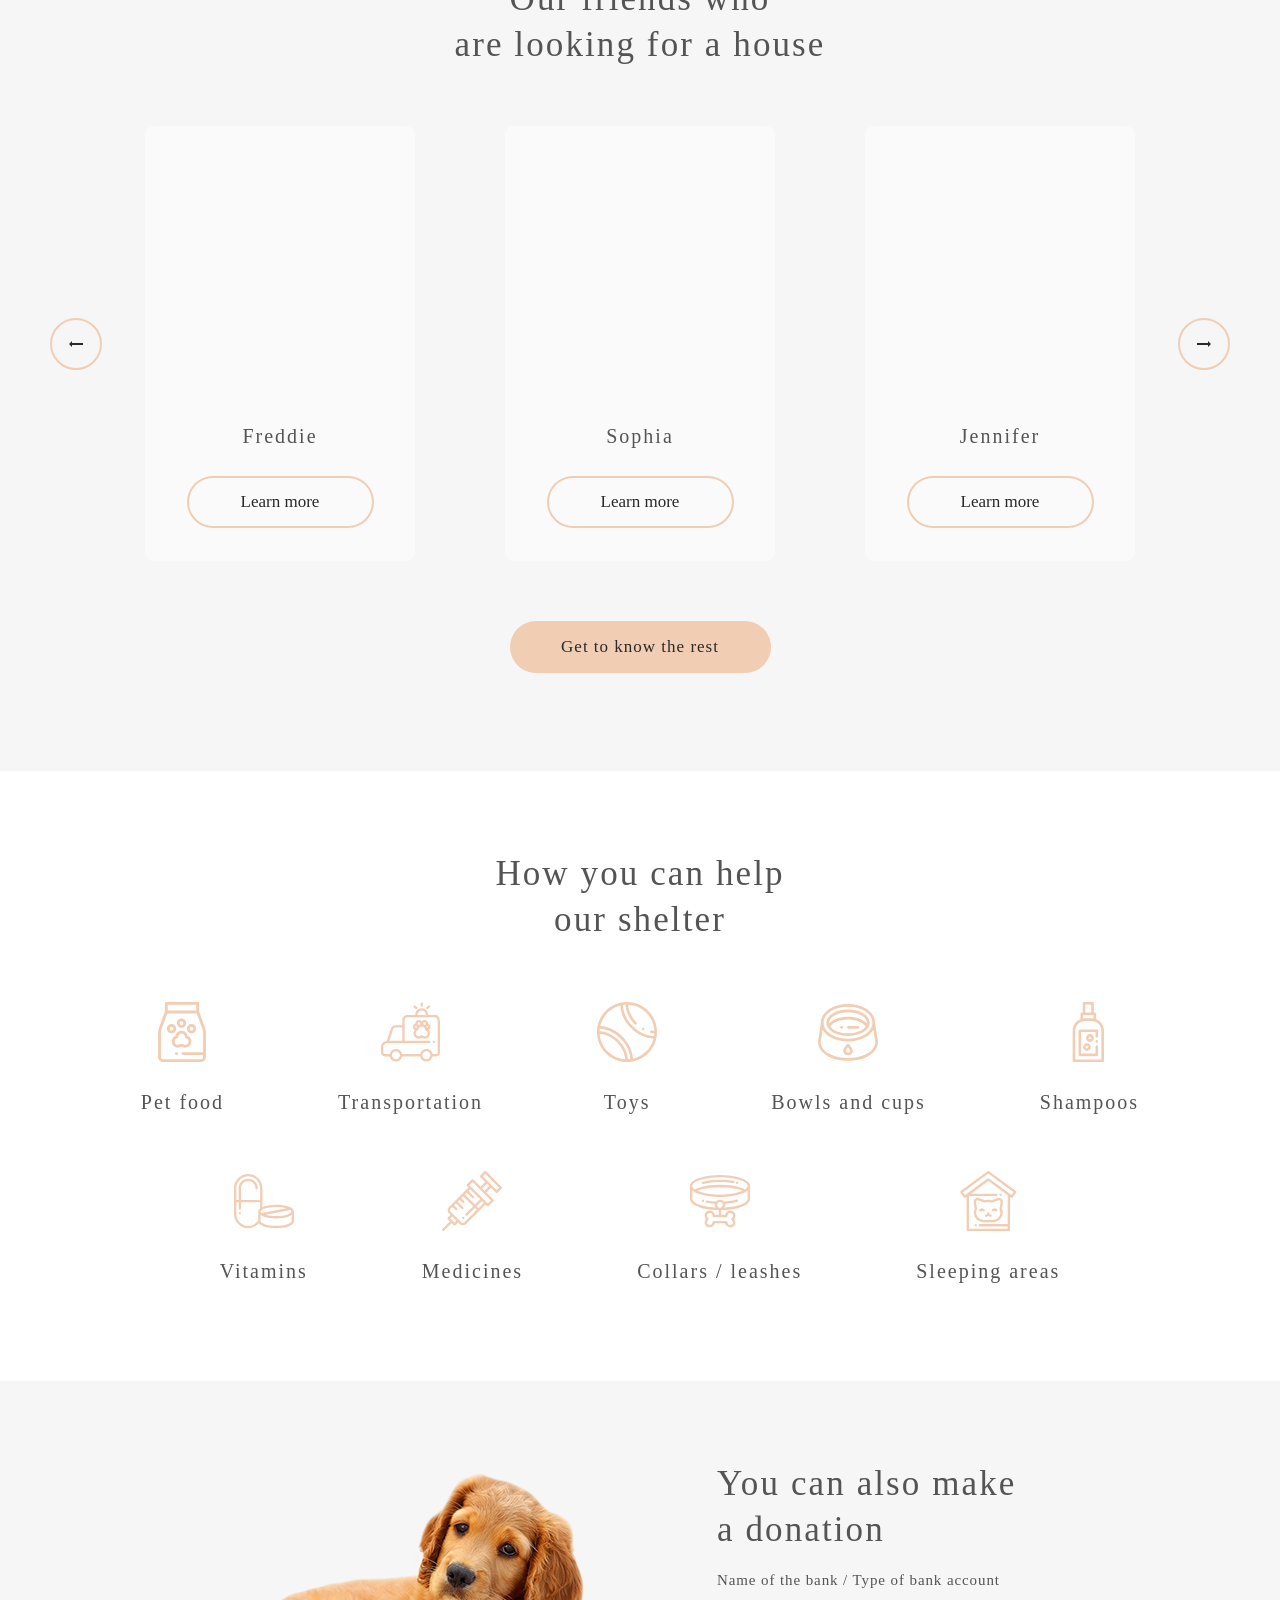
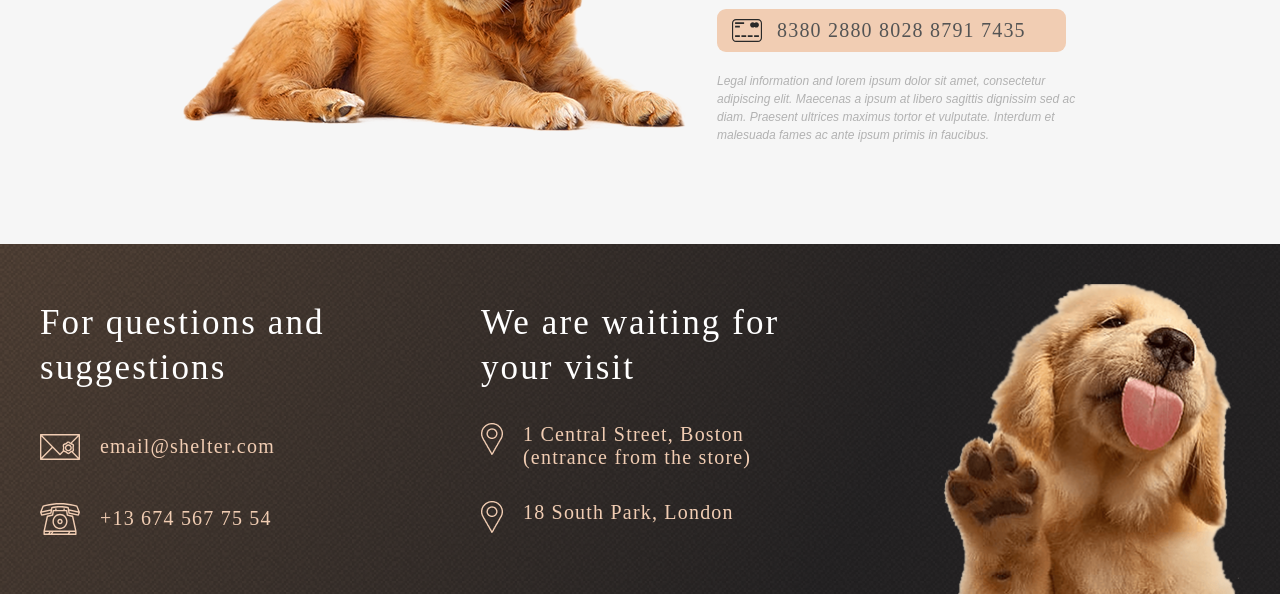
==== commit e59c0c80: "feat: pop-up slider" ====
--- a/shelter/index.html
+++ b/shelter/index.html
@@ -9,6 +9,7 @@
     <link rel="icon" href="assets/favicon.png" sizes="32x32" type="image/png">
     <link rel="stylesheet" href="style.css">
     <link rel="stylesheet" href="adaptive-index.css">
+    <link rel="stylesheet" href="popup.css">
     <title>Cozy House</title>
 </head>
 
@@ -167,6 +168,7 @@
         </div>
     </footer>
     <script src="slider.js"></script>
+    <script src="popup.js"></script>
     <script src="index.js"></script>
 </body>
 
--- a/shelter/popup.css
+++ b/shelter/popup.css
@@ -0,0 +1,204 @@
+.pet-popup {
+  position: fixed;
+  inset: 0;
+  z-index: 2000;
+  display: none;
+  align-items: center;
+  justify-content: center;
+  padding: 52px;
+  box-sizing: border-box;
+}
+
+.pet-popup--open {
+  display: flex;
+}
+
+.pet-popup__overlay {
+  position: absolute;
+  inset: 0;
+  background-color: rgba(41, 41, 41, 0.6);
+  cursor: pointer;
+}
+
+.pet-popup__content {
+  position: relative;
+  z-index: 1;
+  display: flex;
+  width: 900px;
+  min-height: 500px;
+  border-radius: 9px;
+  background-color: #fafafa;
+  color: #000000;
+  box-shadow: 0 2px 35px 14px rgba(13, 13, 13, 0.04);
+}
+
+.pet-popup__close {
+  position: absolute;
+  top: -52px;
+  right: -42px;
+  width: 52px;
+  height: 52px;
+  padding: 0;
+  border: 2px solid #f1cdb3;
+  border-radius: 50%;
+  background-color: transparent;
+  cursor: pointer;
+  transition: background-color 0.3s ease, border-color 0.3s ease;
+}
+
+.pet-popup__close::before,
+.pet-popup__close::after {
+  content: "";
+  position: absolute;
+  top: 24px;
+  left: 17px;
+  width: 16px;
+  height: 2px;
+  background-color: #292929;
+}
+
+.pet-popup__close::before {
+  transform: rotate(45deg);
+}
+
+.pet-popup__close::after {
+  transform: rotate(-45deg);
+}
+
+.pet-popup__close:hover {
+  border-color: #fddcc4;
+  background-color: #fddcc4;
+}
+
+.pet-popup__img {
+  display: block;
+  width: 500px;
+  height: 500px;
+  object-fit: cover;
+  border-radius: 9px 0 0 9px;
+}
+
+.pet-popup__info {
+  width: 400px;
+  padding: 50px 20px 20px 29px;
+  box-sizing: border-box;
+  font-family: Georgia, "Times New Roman", Times, serif;
+  letter-spacing: 0.06em;
+}
+
+.pet-popup__name {
+  margin: 0 0 10px;
+  font-size: 35px;
+  font-weight: 400;
+  line-height: 130%;
+}
+
+.pet-popup__type {
+  margin: 0 0 40px;
+  font-size: 20px;
+  line-height: 115%;
+}
+
+.pet-popup__description {
+  margin: 0 0 40px;
+  font-size: 15px;
+  line-height: 110%;
+}
+
+.pet-popup__list {
+  display: flex;
+  flex-direction: column;
+  gap: 10px;
+  margin: 0;
+  padding: 0;
+  list-style: none;
+  font-size: 15px;
+  line-height: 110%;
+}
+
+.pet-popup__item::before {
+  content: "";
+  display: inline-block;
+  width: 4px;
+  height: 4px;
+  margin-right: 10px;
+  margin-bottom: 3px;
+  border-radius: 50%;
+  background-color: #f1cdb3;
+}
+
+body.popup-open {
+  overflow: hidden;
+}
+
+.pet-popup__content {
+  overscroll-behavior: contain;
+}
+
+@media screen and (max-width: 1279px) {
+  .pet-popup__content {
+    width: 630px;
+    min-height: 350px;
+  }
+
+  .pet-popup__img {
+    width: 350px;
+    height: 350px;
+  }
+
+  .pet-popup__info {
+    width: 280px;
+    padding: 10px 9px 10px 11px;
+  }
+
+  .pet-popup__type {
+    margin-bottom: 20px;
+  }
+
+  .pet-popup__description {
+    margin-bottom: 20px;
+    font-size: 13px;
+  }
+
+  .pet-popup__list {
+    gap: 5px;
+  }
+}
+
+@media screen and (max-width: 767px) {
+  .pet-popup {
+    padding: 52px 40px;
+  }
+
+  .pet-popup__content {
+    width: 240px;
+    min-height: 341px;
+  }
+
+  .pet-popup__close {
+    right: -30px;
+  }
+
+  .pet-popup__img {
+    display: none;
+  }
+
+  .pet-popup__info {
+    width: 100%;
+    padding: 10px;
+    text-align: center;
+  }
+
+  .pet-popup__type {
+    margin-bottom: 20px;
+  }
+
+  .pet-popup__description {
+    margin-bottom: 24px;
+    text-align: justify;
+  }
+
+  .pet-popup__list {
+    text-align: left;
+  }
+}
